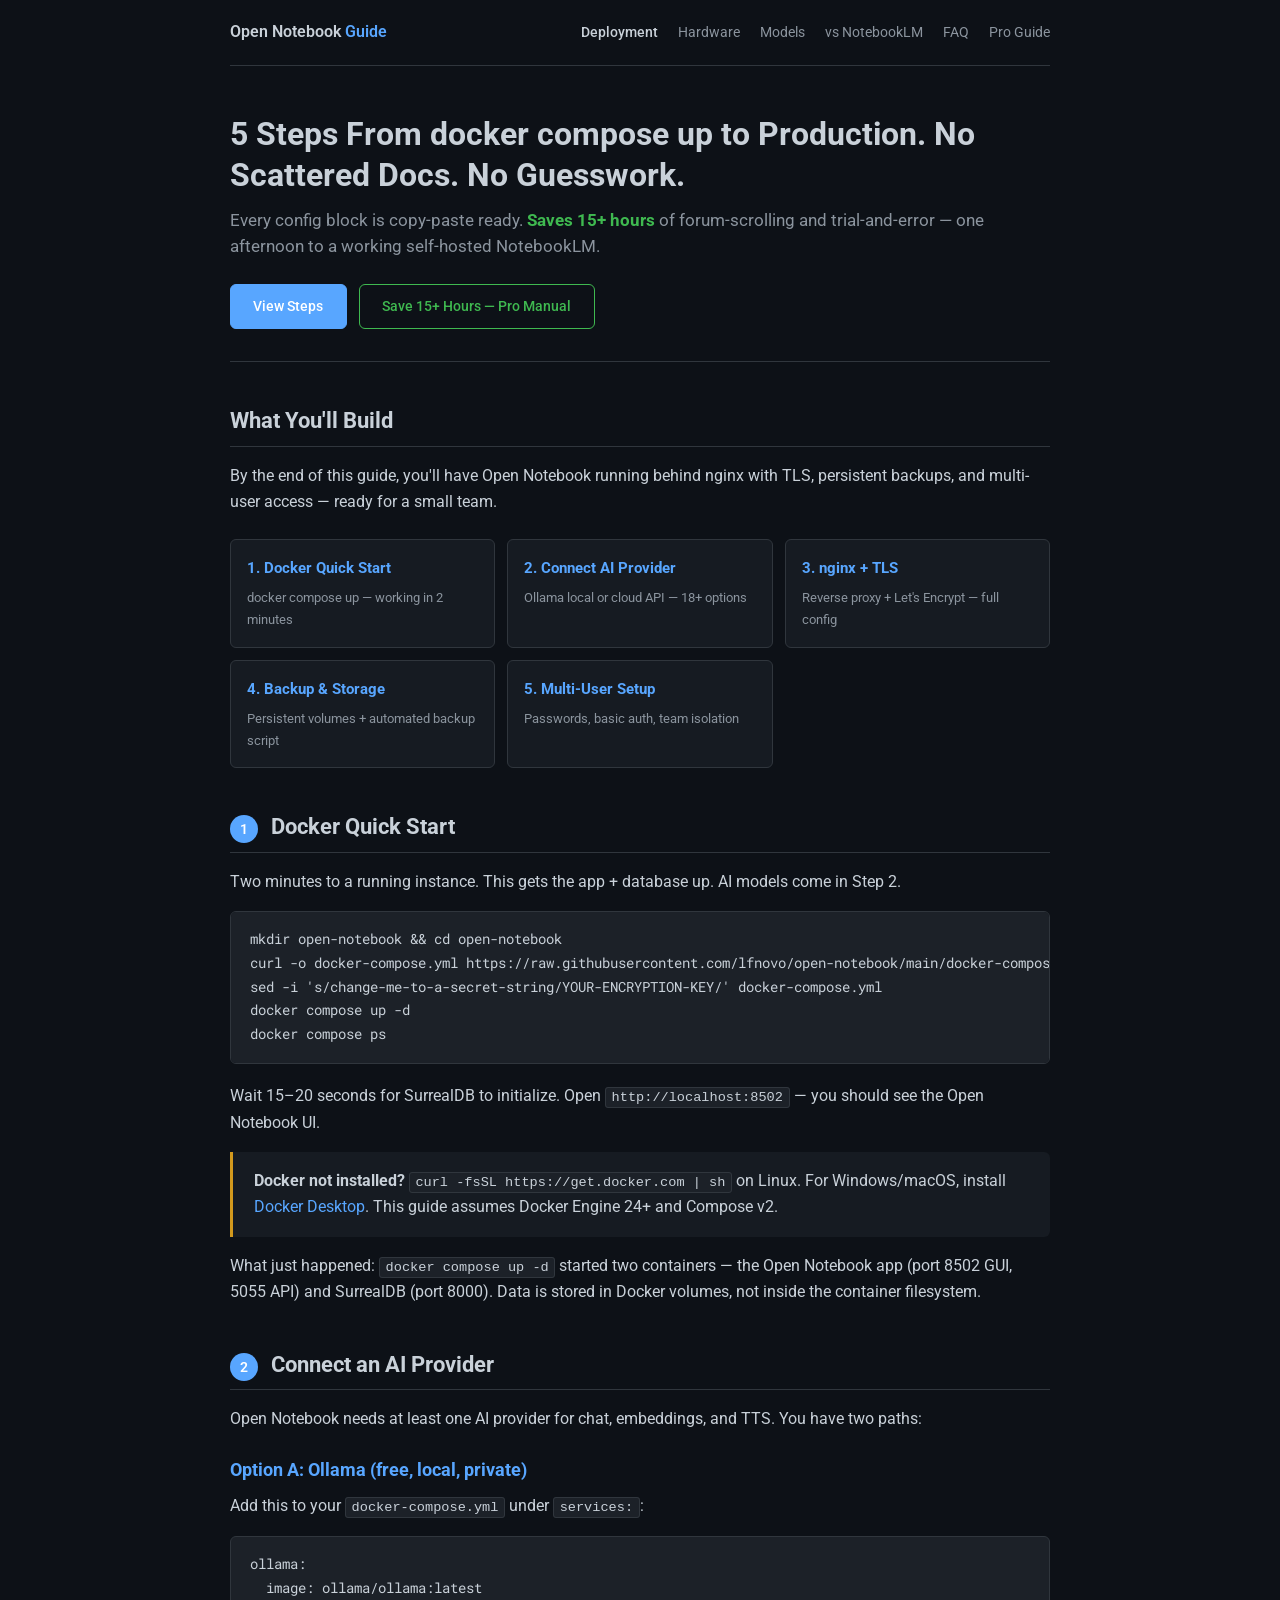
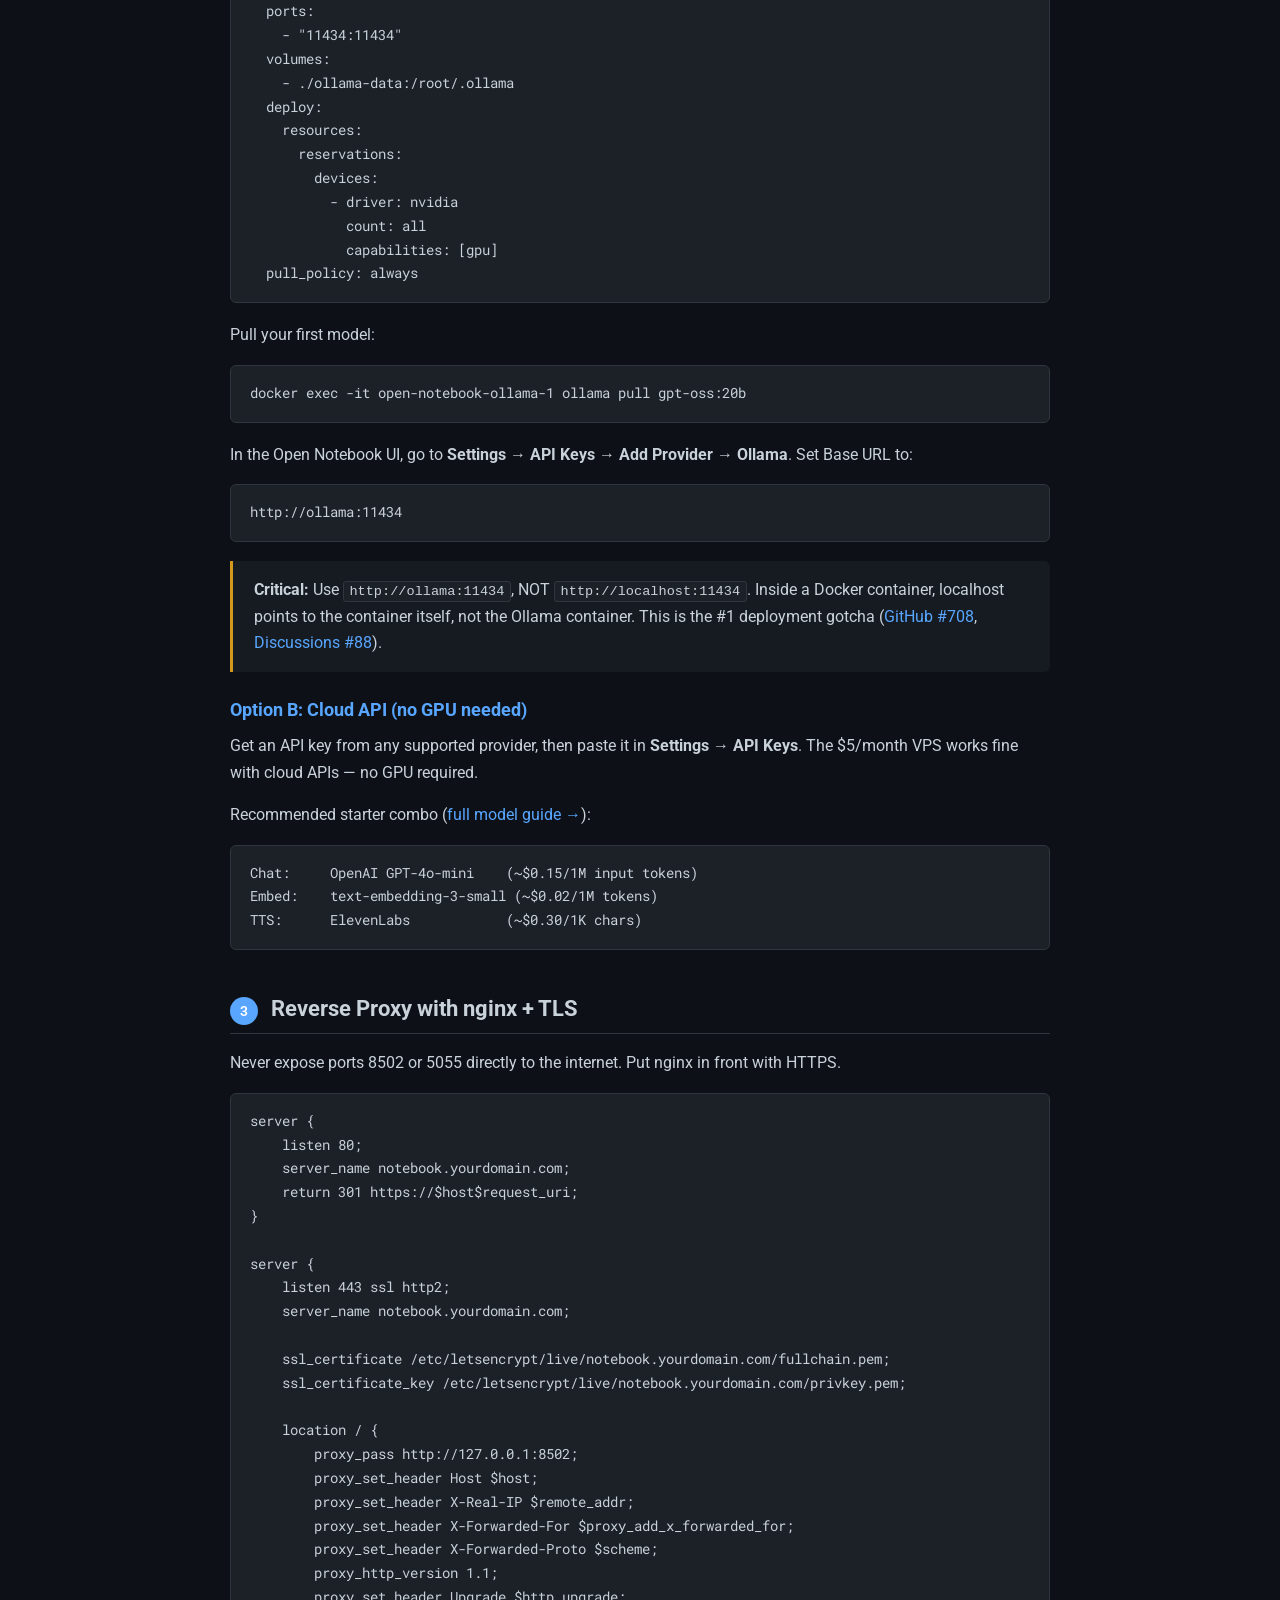
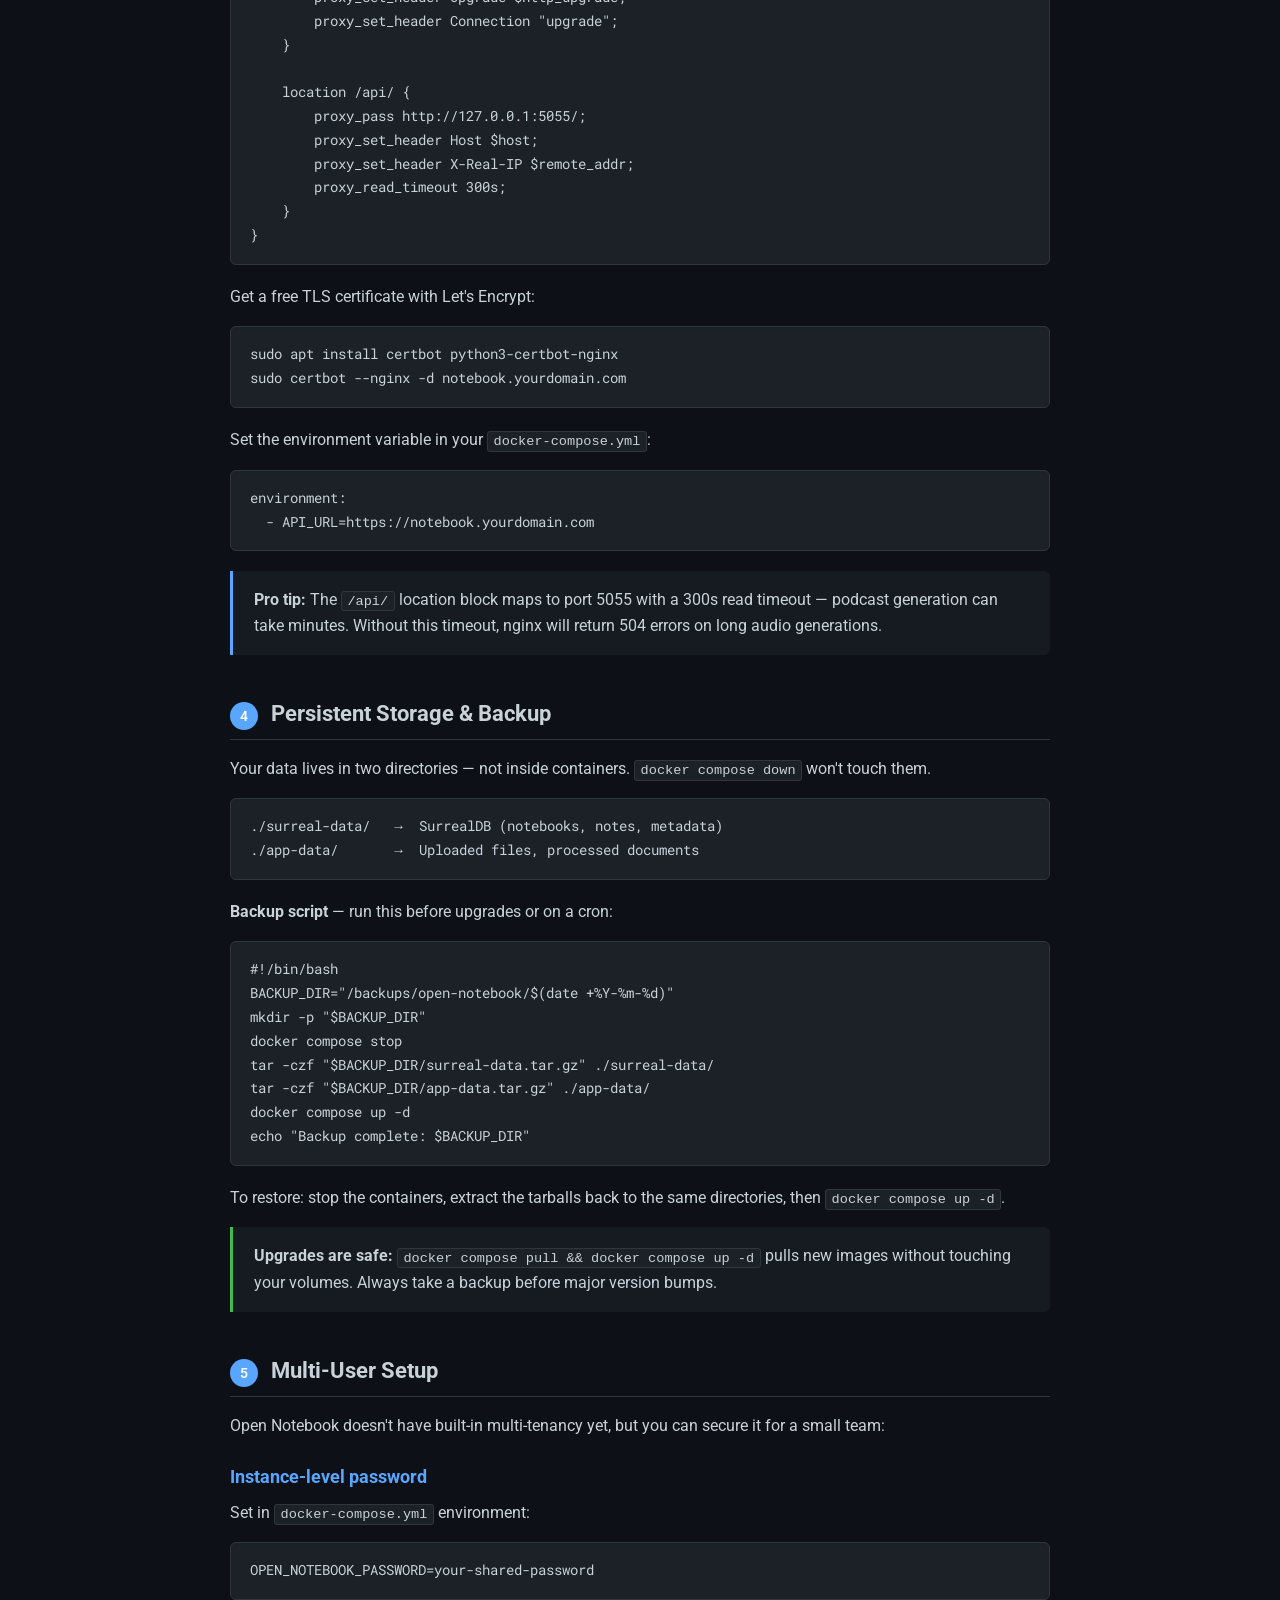
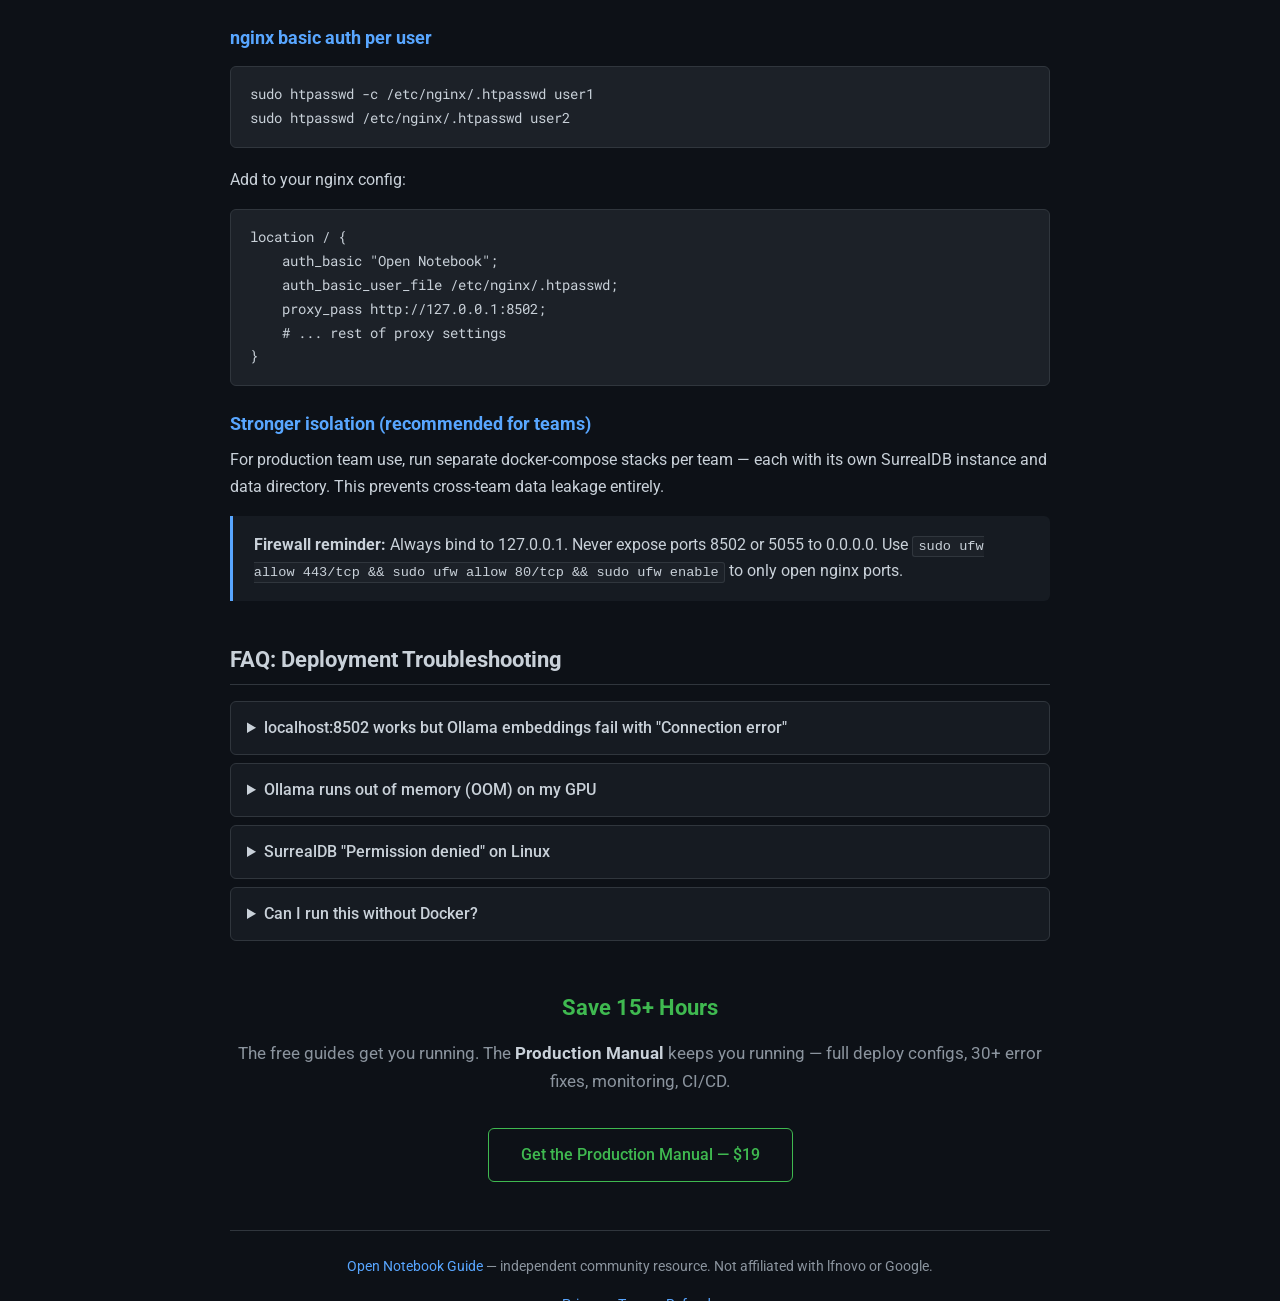
==== deployment/index.html @ c570e598 "feat: Open Notebook Guide — 12-page content site + $19 production manual - 5 free content pages (dep" ====
<!DOCTYPE html>
<html lang="en">
<head>
<meta charset="UTF-8">
<meta name="viewport" content="width=device-width, initial-scale=1.0">
<title>Deploy Open Notebook in 5 Steps — Docker to Production</title>
<meta name="description" content="From docker compose up to TLS + multi-user production. Every config copy-paste ready, one afternoon to a working self-hosted NotebookLM.">
<meta property="og:title" content="Deploy Open Notebook in 5 Steps — Docker to Production">
<meta property="og:description" content="From docker compose up to TLS + multi-user production. Every config copy-paste ready.">
<meta property="og:type" content="article">
<meta property="og:url" content="https://ownnote.dev/deployment/">
<meta property="og:site_name" content="Open Notebook Guide">
<meta name="twitter:card" content="summary_large_image">
<meta name="twitter:title" content="Deploy Open Notebook in 5 Steps — Docker to Production">
<meta name="twitter:description" content="From docker compose up to TLS + multi-user production. Every config copy-paste ready.">
<meta property="og:image" content="https://ownnote.dev/assets/og-image.svg">
<meta name="twitter:image" content="https://ownnote.dev/assets/og-image.svg">
<link rel="canonical" href="https://ownnote.dev/deployment/">
<link rel="icon" type="image/svg+xml" href="/assets/favicon.svg">
<link rel="icon" type="image/png" sizes="48x48" href="/assets/favicon-48.png">
<link rel="icon" type="image/png" sizes="96x96" href="/assets/favicon-96.png">
<link rel="icon" type="image/x-icon" href="/favicon.ico">
<link rel="apple-touch-icon" sizes="180x180" href="/assets/apple-touch-icon.png">
<link rel="preconnect" href="https://fonts.googleapis.com">
<link href="https://fonts.googleapis.com/css2?family=Google+Sans:wght@400;500;700&family=Roboto:wght@300;400;500;700&family=Roboto+Mono:wght@400;500&display=swap" rel="stylesheet" media="print" onload="this.media='all'">
<noscript><link href="https://fonts.googleapis.com/css2?family=Google+Sans:wght@400;500;700&family=Roboto:wght@300;400;500;700&family=Roboto+Mono:wght@400;500&display=swap" rel="stylesheet"></noscript>
<style>
:root {
  --bg: #0d1117; --surface: #161b22; --border: #30363d;
  --text: #c9d1d9; --muted: #8b949e; --accent: #58a6ff;
  --danger: #f85149; --warn: #d2991d; --ok: #3fb950;
  --code-bg: #1c2128; --radius: 6px; --max-w: 820px;
}
*, *::before, *::after { box-sizing: border-box; margin: 0; padding: 0; }
html { scroll-behavior: smooth; scroll-padding-top: 80px; }
body {
  font-family: 'Google Sans', 'Roboto', -apple-system, BlinkMacSystemFont, "Segoe UI", Helvetica, Arial, sans-serif;
  background: var(--bg); color: var(--text); line-height: 1.65;
  padding: 0 1rem 3rem;
}
nav {
  max-width: var(--max-w); margin: 0 auto; padding: 1.2rem 0;
  border-bottom: 1px solid var(--border);
  display: flex; align-items: center; justify-content: space-between;
  flex-wrap: wrap; gap: .5rem;
}
nav a { color: var(--muted); text-decoration: none; font-size: .9rem; }
nav a:hover { color: var(--accent); }
.logo { font-weight: 600; color: var(--text); font-size: 1rem; }
.logo span { color: var(--accent); }
main { max-width: var(--max-w); margin: 0 auto; }
.hero { padding: 3rem 0 2rem; border-bottom: 1px solid var(--border); margin-bottom: 2rem; }
h1 { font-size: 2rem; line-height: 1.3; margin-bottom: .6rem; }
h2 { font-size: 1.4rem; margin: 2.5rem 0 1rem; padding-bottom: .4rem; border-bottom: 1px solid var(--border); }
h3 { font-size: 1.1rem; margin: 1.5rem 0 .5rem; color: var(--accent); }
p { margin-bottom: 1rem; }
a { color: var(--accent); text-decoration: none; }
a:hover { text-decoration: underline; }
pre {
  background: var(--code-bg); border: 1px solid var(--border);
  border-radius: var(--radius); padding: 1rem 1.2rem;
  overflow-x: auto; font-size: .88rem; line-height: 1.55;
  margin: .8rem 0 1.2rem; position: relative;
}
:not(pre) > code {
  background: var(--code-bg); padding: .12rem .35rem;
  border-radius: 3px; font-size: .85rem; border: 1px solid var(--border);
}
.btn {
  display: inline-block; padding: .6rem 1.4rem; border-radius: var(--radius);
  font-size: .9rem; font-weight: 500; text-decoration: none;
  transition: all .15s;
}
.btn-primary { background: var(--accent); color: #fff; border: 1px solid var(--accent); }
.btn-primary:hover { background: #4090e0; text-decoration: none; }
.btn-outline { background: transparent; color: var(--ok); border: 1px solid var(--ok); }
.btn-outline:hover { border-color: #2ea043; color: #2ea043; text-decoration: none; }
.callout {
  background: var(--surface); border-left: 3px solid var(--accent);
  border-radius: 0 var(--radius) var(--radius) 0;
  padding: 1rem 1.3rem; margin: 1rem 0;
}
.callout.warn { border-left-color: var(--warn); }
.callout.ok { border-left-color: var(--ok); }
.overview-grid {
  display: grid; grid-template-columns: repeat(auto-fit, minmax(220px, 1fr));
  gap: 12px; margin: 24px 0;
}
.overview-card {
  background: var(--surface); border: 1px solid var(--border);
  border-radius: var(--radius); padding: 16px;
  text-decoration: none; display: block; transition: border-color .15s;
}
.overview-card:hover { border-color: var(--accent); text-decoration: none; }
.overview-card h3 { color: var(--accent); margin: 0 0 6px; font-size: .95rem; }
.overview-card p { color: var(--muted); font-size: .82rem; margin: 0; }
.step-number {
  display: inline-block; background: var(--accent); color: #fff;
  border-radius: 50%; width: 28px; height: 28px; line-height: 28px;
  text-align: center; font-size: .85rem; font-weight: 600;
  margin-right: .5rem; flex-shrink: 0;
}
pre code { font-family: 'Roboto Mono', 'Fira Code', monospace; }
footer {
  max-width: var(--max-w); margin: 3rem auto 0;
  padding-top: 1.5rem; border-top: 1px solid var(--border);
  color: var(--muted); font-size: .85rem; text-align: center;
}
@media (max-width: 600px) {
  h1 { font-size: 1.5rem; }
  pre { font-size: .8rem; padding: .8rem; }
  .overview-grid { grid-template-columns: 1fr; }
}
</style>
</head>
<body>

<nav>
  <a href="/" class="logo">Open Notebook <span>Guide</span></a>
  <div>
    <a href="/deployment/" style="color:var(--text);font-weight:500;">Deployment</a>
    <a href="/hardware/" style="margin-left:1rem;">Hardware</a>
    <a href="/models/" style="margin-left:1rem;">Models</a>
    <a href="/vs-notebooklm/" style="margin-left:1rem;">vs NotebookLM</a>
    <a href="/faq/" style="margin-left:1rem;">FAQ</a>
    <a href="/production-guide/" style="margin-left:1rem;">Pro Guide</a>
  </div>
</nav>

<main>

<section class="hero">
  <h1>5 Steps From docker compose up to Production. No Scattered Docs. No Guesswork.</h1>
  <p style="color:var(--muted);font-size:1.05rem;line-height:1.6;">Every config block is copy-paste ready. <strong style="color:var(--ok);">Saves 15+ hours</strong> of forum-scrolling and trial-and-error — one afternoon to a working self-hosted NotebookLM.</p>
  <div style="margin-top:1.5rem;">
    <a href="#steps" class="btn btn-primary">View Steps</a>
    <a href="/production-guide/" class="btn btn-outline" style="margin-left:.5rem;">Save 15+ Hours — Pro Manual</a>
  </div>
</section>

<section>
<h2>What You'll Build</h2>
<p>By the end of this guide, you'll have Open Notebook running behind nginx with TLS, persistent backups, and multi-user access — ready for a small team.</p>

<div class="overview-grid">
  <a href="#step-1" class="overview-card">
    <h3>1. Docker Quick Start</h3>
    <p>docker compose up — working in 2 minutes</p>
  </a>
  <a href="#step-2" class="overview-card">
    <h3>2. Connect AI Provider</h3>
    <p>Ollama local or cloud API — 18+ options</p>
  </a>
  <a href="#step-3" class="overview-card">
    <h3>3. nginx + TLS</h3>
    <p>Reverse proxy + Let's Encrypt — full config</p>
  </a>
  <a href="#step-4" class="overview-card">
    <h3>4. Backup & Storage</h3>
    <p>Persistent volumes + automated backup script</p>
  </a>
  <a href="#step-5" class="overview-card">
    <h3>5. Multi-User Setup</h3>
    <p>Passwords, basic auth, team isolation</p>
  </a>
</div>
</section>

<section id="steps">
<h2 id="step-1"><span class="step-number">1</span> Docker Quick Start</h2>
<p>Two minutes to a running instance. This gets the app + database up. AI models come in Step 2.</p>

<pre><code>mkdir open-notebook && cd open-notebook
curl -o docker-compose.yml https://raw.githubusercontent.com/lfnovo/open-notebook/main/docker-compose.yml
sed -i 's/change-me-to-a-secret-string/YOUR-ENCRYPTION-KEY/' docker-compose.yml
docker compose up -d
docker compose ps</code></pre>

<p>Wait 15–20 seconds for SurrealDB to initialize. Open <code>http://localhost:8502</code> — you should see the Open Notebook UI.</p>

<div class="callout warn">
  <strong>Docker not installed?</strong> <code>curl -fsSL https://get.docker.com | sh</code> on Linux. For Windows/macOS, install <a href="https://docs.docker.com/desktop/">Docker Desktop</a>. This guide assumes Docker Engine 24+ and Compose v2.
</div>

<p>What just happened: <code>docker compose up -d</code> started two containers — the Open Notebook app (port 8502 GUI, 5055 API) and SurrealDB (port 8000). Data is stored in Docker volumes, not inside the container filesystem.</p>
</section>

<section>
<h2 id="step-2"><span class="step-number">2</span> Connect an AI Provider</h2>
<p>Open Notebook needs at least one AI provider for chat, embeddings, and TTS. You have two paths:</p>

<h3>Option A: Ollama (free, local, private)</h3>
<p>Add this to your <code>docker-compose.yml</code> under <code>services:</code>:</p>

<pre><code>ollama:
  image: ollama/ollama:latest
  ports:
    - "11434:11434"
  volumes:
    - ./ollama-data:/root/.ollama
  deploy:
    resources:
      reservations:
        devices:
          - driver: nvidia
            count: all
            capabilities: [gpu]
  pull_policy: always</code></pre>

<p>Pull your first model:</p>
<pre><code>docker exec -it open-notebook-ollama-1 ollama pull gpt-oss:20b</code></pre>

<p>In the Open Notebook UI, go to <strong>Settings → API Keys → Add Provider → Ollama</strong>. Set Base URL to:</p>

<pre><code>http://ollama:11434</code></pre>

<div class="callout warn">
  <strong>Critical:</strong> Use <code>http://ollama:11434</code>, NOT <code>http://localhost:11434</code>. Inside a Docker container, localhost points to the container itself, not the Ollama container. This is the #1 deployment gotcha (<a href="https://github.com/lfnovo/open-notebook/issues/708" target="_blank" rel="noopener">GitHub #708</a>, <a href="https://github.com/lfnovo/open-notebook/discussions/88" target="_blank" rel="noopener">Discussions #88</a>).
</div>

<h3>Option B: Cloud API (no GPU needed)</h3>
<p>Get an API key from any supported provider, then paste it in <strong>Settings → API Keys</strong>. The $5/month VPS works fine with cloud APIs — no GPU required.</p>

<p>Recommended starter combo (<a href="/models/">full model guide →</a>):</p>
<pre><code>Chat:     OpenAI GPT-4o-mini    (~$0.15/1M input tokens)
Embed:    text-embedding-3-small (~$0.02/1M tokens)
TTS:      ElevenLabs            (~$0.30/1K chars)</code></pre>
</section>

<section>
<h2 id="step-3"><span class="step-number">3</span> Reverse Proxy with nginx + TLS</h2>
<p>Never expose ports 8502 or 5055 directly to the internet. Put nginx in front with HTTPS.</p>

<pre><code>server {
    listen 80;
    server_name notebook.yourdomain.com;
    return 301 https://$host$request_uri;
}

server {
    listen 443 ssl http2;
    server_name notebook.yourdomain.com;

    ssl_certificate /etc/letsencrypt/live/notebook.yourdomain.com/fullchain.pem;
    ssl_certificate_key /etc/letsencrypt/live/notebook.yourdomain.com/privkey.pem;

    location / {
        proxy_pass http://127.0.0.1:8502;
        proxy_set_header Host $host;
        proxy_set_header X-Real-IP $remote_addr;
        proxy_set_header X-Forwarded-For $proxy_add_x_forwarded_for;
        proxy_set_header X-Forwarded-Proto $scheme;
        proxy_http_version 1.1;
        proxy_set_header Upgrade $http_upgrade;
        proxy_set_header Connection "upgrade";
    }

    location /api/ {
        proxy_pass http://127.0.0.1:5055/;
        proxy_set_header Host $host;
        proxy_set_header X-Real-IP $remote_addr;
        proxy_read_timeout 300s;
    }
}</code></pre>

<p>Get a free TLS certificate with Let's Encrypt:</p>
<pre><code>sudo apt install certbot python3-certbot-nginx
sudo certbot --nginx -d notebook.yourdomain.com</code></pre>

<p>Set the environment variable in your <code>docker-compose.yml</code>:</p>
<pre><code>environment:
  - API_URL=https://notebook.yourdomain.com</code></pre>

<div class="callout">
  <strong>Pro tip:</strong> The <code>/api/</code> location block maps to port 5055 with a 300s read timeout — podcast generation can take minutes. Without this timeout, nginx will return 504 errors on long audio generations.
</div>
</section>

<section>
<h2 id="step-4"><span class="step-number">4</span> Persistent Storage & Backup</h2>
<p>Your data lives in two directories — not inside containers. <code>docker compose down</code> won't touch them.</p>

<pre><code>./surreal-data/   →  SurrealDB (notebooks, notes, metadata)
./app-data/       →  Uploaded files, processed documents</code></pre>

<p><strong>Backup script</strong> — run this before upgrades or on a cron:</p>
<pre><code>#!/bin/bash
BACKUP_DIR="/backups/open-notebook/$(date +%Y-%m-%d)"
mkdir -p "$BACKUP_DIR"
docker compose stop
tar -czf "$BACKUP_DIR/surreal-data.tar.gz" ./surreal-data/
tar -czf "$BACKUP_DIR/app-data.tar.gz" ./app-data/
docker compose up -d
echo "Backup complete: $BACKUP_DIR"</code></pre>

<p>To restore: stop the containers, extract the tarballs back to the same directories, then <code>docker compose up -d</code>.</p>

<div class="callout ok">
  <strong>Upgrades are safe:</strong> <code>docker compose pull && docker compose up -d</code> pulls new images without touching your volumes. Always take a backup before major version bumps.
</div>
</section>

<section>
<h2 id="step-5"><span class="step-number">5</span> Multi-User Setup</h2>
<p>Open Notebook doesn't have built-in multi-tenancy yet, but you can secure it for a small team:</p>

<h3>Instance-level password</h3>
<p>Set in <code>docker-compose.yml</code> environment:</p>
<pre><code>OPEN_NOTEBOOK_PASSWORD=your-shared-password</code></pre>

<h3>nginx basic auth per user</h3>
<pre><code>sudo htpasswd -c /etc/nginx/.htpasswd user1
sudo htpasswd /etc/nginx/.htpasswd user2</code></pre>

<p>Add to your nginx config:</p>
<pre><code>location / {
    auth_basic "Open Notebook";
    auth_basic_user_file /etc/nginx/.htpasswd;
    proxy_pass http://127.0.0.1:8502;
    # ... rest of proxy settings
}</code></pre>

<h3>Stronger isolation (recommended for teams)</h3>
<p>For production team use, run separate docker-compose stacks per team — each with its own SurrealDB instance and data directory. This prevents cross-team data leakage entirely.</p>

<div class="callout">
  <strong>Firewall reminder:</strong> Always bind to 127.0.0.1. Never expose ports 8502 or 5055 to 0.0.0.0. Use <code>sudo ufw allow 443/tcp && sudo ufw allow 80/tcp && sudo ufw enable</code> to only open nginx ports.
</div>
</section>

<section>
<h2>FAQ: Deployment Troubleshooting</h2>

<details style="background:var(--surface);border:1px solid var(--border);border-radius:var(--radius);padding:.8rem 1rem;margin:.5rem 0;">
<summary style="cursor:pointer;font-weight:500;">localhost:8502 works but Ollama embeddings fail with "Connection error"</summary>
<div style="padding-top:.6rem;color:var(--muted);font-size:.93rem;">
  <p>This is a known bug (<a href="https://github.com/lfnovo/open-notebook/issues/655" target="_blank" rel="noopener">GitHub #655</a>): the Esperanto embedding library ignores the <code>base_url</code> setting for Ollama. The connection test passes but actual embeddings fail. Fix: ensure your Ollama URL in Settings is exactly <code>http://ollama:11434</code> (Docker service name, not localhost), and the embedding model is pulled in Ollama with <code>ollama pull nomic-embed-text</code>.</p>
</div>
</details>

<details style="background:var(--surface);border:1px solid var(--border);border-radius:var(--radius);padding:.8rem 1rem;margin:.5rem 0;">
<summary style="cursor:pointer;font-weight:500;">Ollama runs out of memory (OOM) on my GPU</summary>
<div style="padding-top:.6rem;color:var(--muted);font-size:.93rem;">
  <p>Open Notebook v1.8+ defaults <code>num_ctx</code> to 8192 (down from 128000) specifically to prevent this. If you manually raised it, lower it back. Rule of thumb: 1 GB VRAM per ~2048 context tokens at 7B parameters. A 20B model with 8192 ctx needs ~12 GB VRAM. If you have 8 GB, stick to 7B models or reduce context to 4096.</p>
</div>
</details>

<details style="background:var(--surface);border:1px solid var(--border);border-radius:var(--radius);padding:.8rem 1rem;margin:.5rem 0;">
<summary style="cursor:pointer;font-weight:500;">SurrealDB "Permission denied" on Linux</summary>
<div style="padding-top:.6rem;color:var(--muted);font-size:.93rem;">
  <p>The SurrealDB container runs as root by default. If you're mounting a local directory for <code>./surreal-data/</code>, ensure it's writable: <code>sudo chown -R 1000:1000 ./surreal-data/</code>. Or add <code>user: root</code> to the SurrealDB service in docker-compose.yml.</p>
</div>
</details>

<details style="background:var(--surface);border:1px solid var(--border);border-radius:var(--radius);padding:.8rem 1rem;margin:.5rem 0;">
<summary style="cursor:pointer;font-weight:500;">Can I run this without Docker?</summary>
<div style="padding-top:.6rem;color:var(--muted);font-size:.93rem;">
  <p>Not recommended. Open Notebook depends on SurrealDB, which is tightly coupled in the docker-compose setup. Manual install requires: Python 3.11+, SurrealDB binary, pdm for dependency management, and manual config of all environment variables. The Docker path is the supported path — the repo's README and all community guides assume Docker.</p>
</div>
</details>
</section>

<section style="margin-top:3rem;text-align:center;">
  <h2 style="color:var(--ok); border:none; margin-bottom:.5rem;">Save 15+ Hours</h2>
  <p style="color:var(--muted);font-size:1.05rem;">The free guides get you running. The <strong style="color:var(--text);">Production Manual</strong> keeps you running — full deploy configs, 30+ error fixes, monitoring, CI/CD.</p>
  <a href="/production-guide/" class="btn btn-outline" style="margin-top:1rem;font-size:1rem;padding:.8rem 2rem;">Get the Production Manual — $19</a>
</section>

</main>

<footer>
  <p><a href="/">Open Notebook Guide</a> — independent community resource. Not affiliated with lfnovo or Google.</p>
  <p style="margin-top:.5rem;">
    <a href="/privacy/">Privacy</a> &middot;
    <a href="/terms/">Terms</a> &middot;
    <a href="/refunds/">Refunds</a>
  </p>
</footer>
</body>
</html>
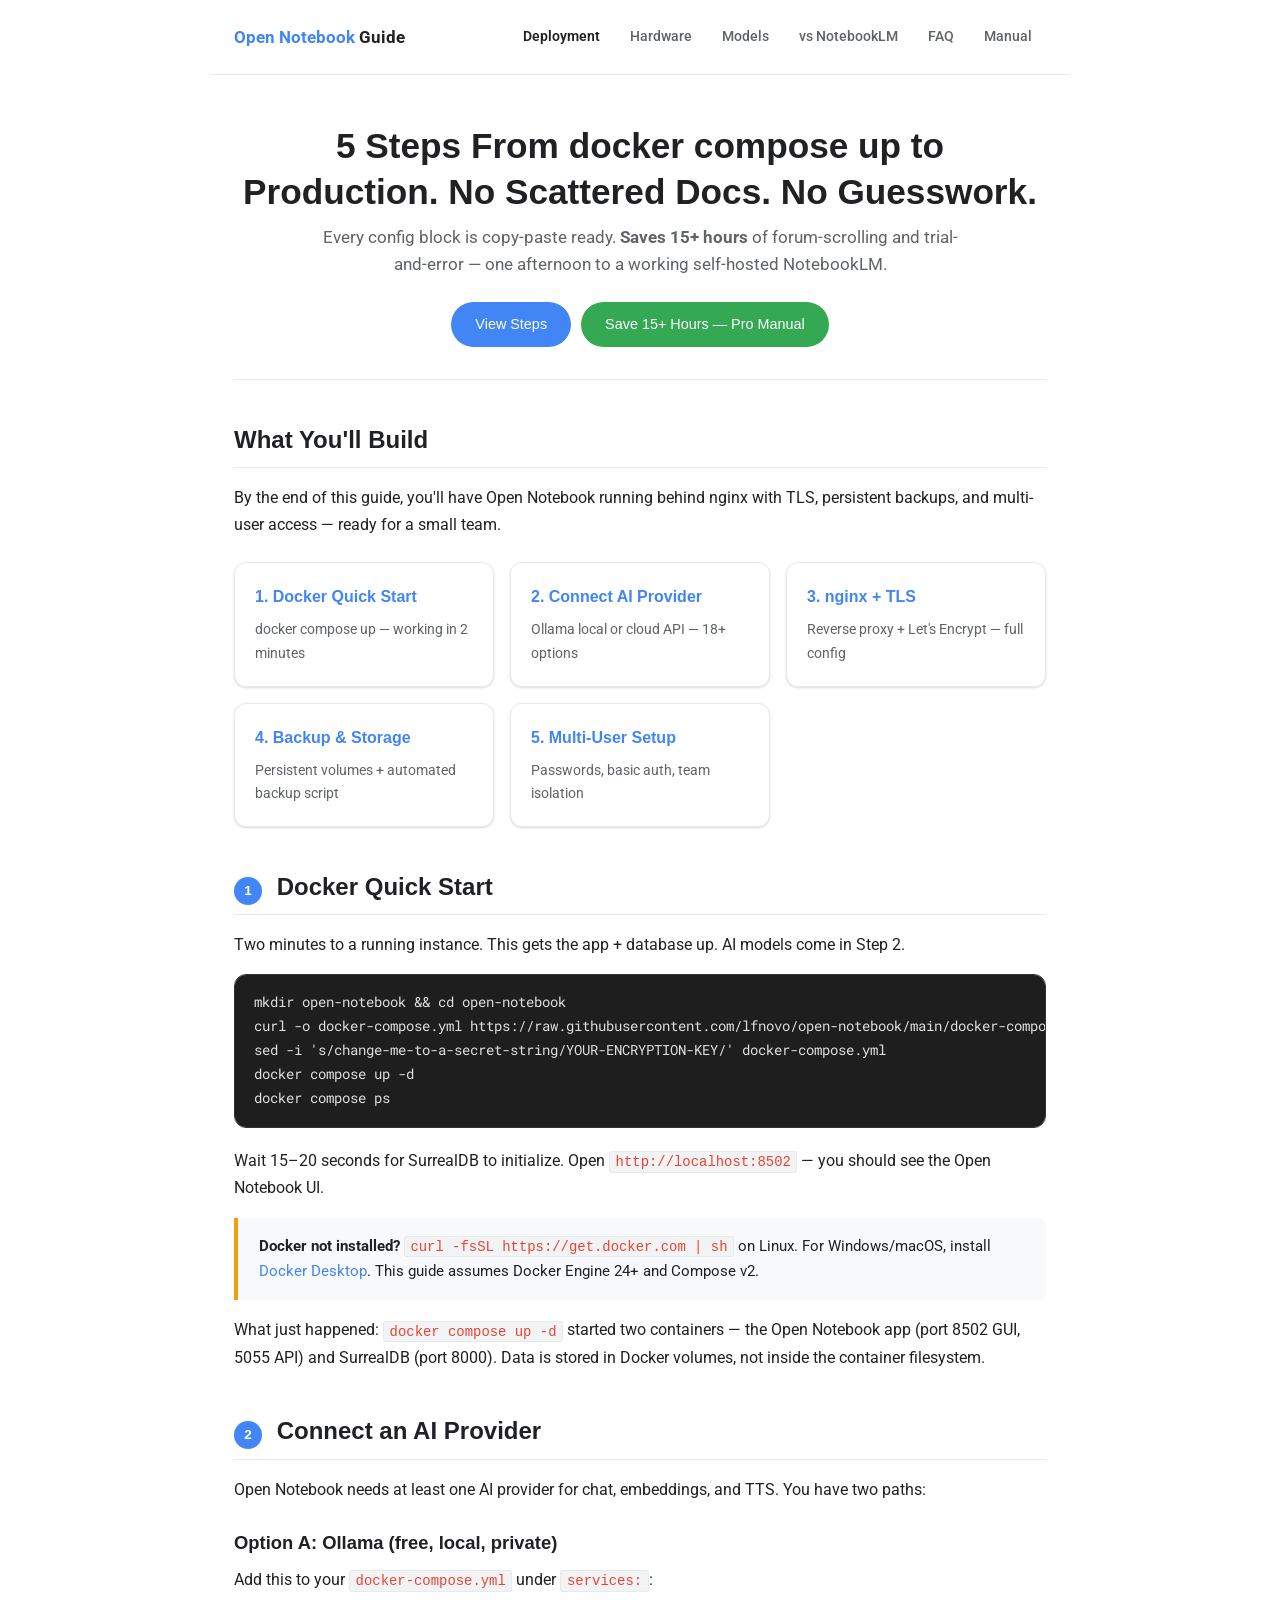
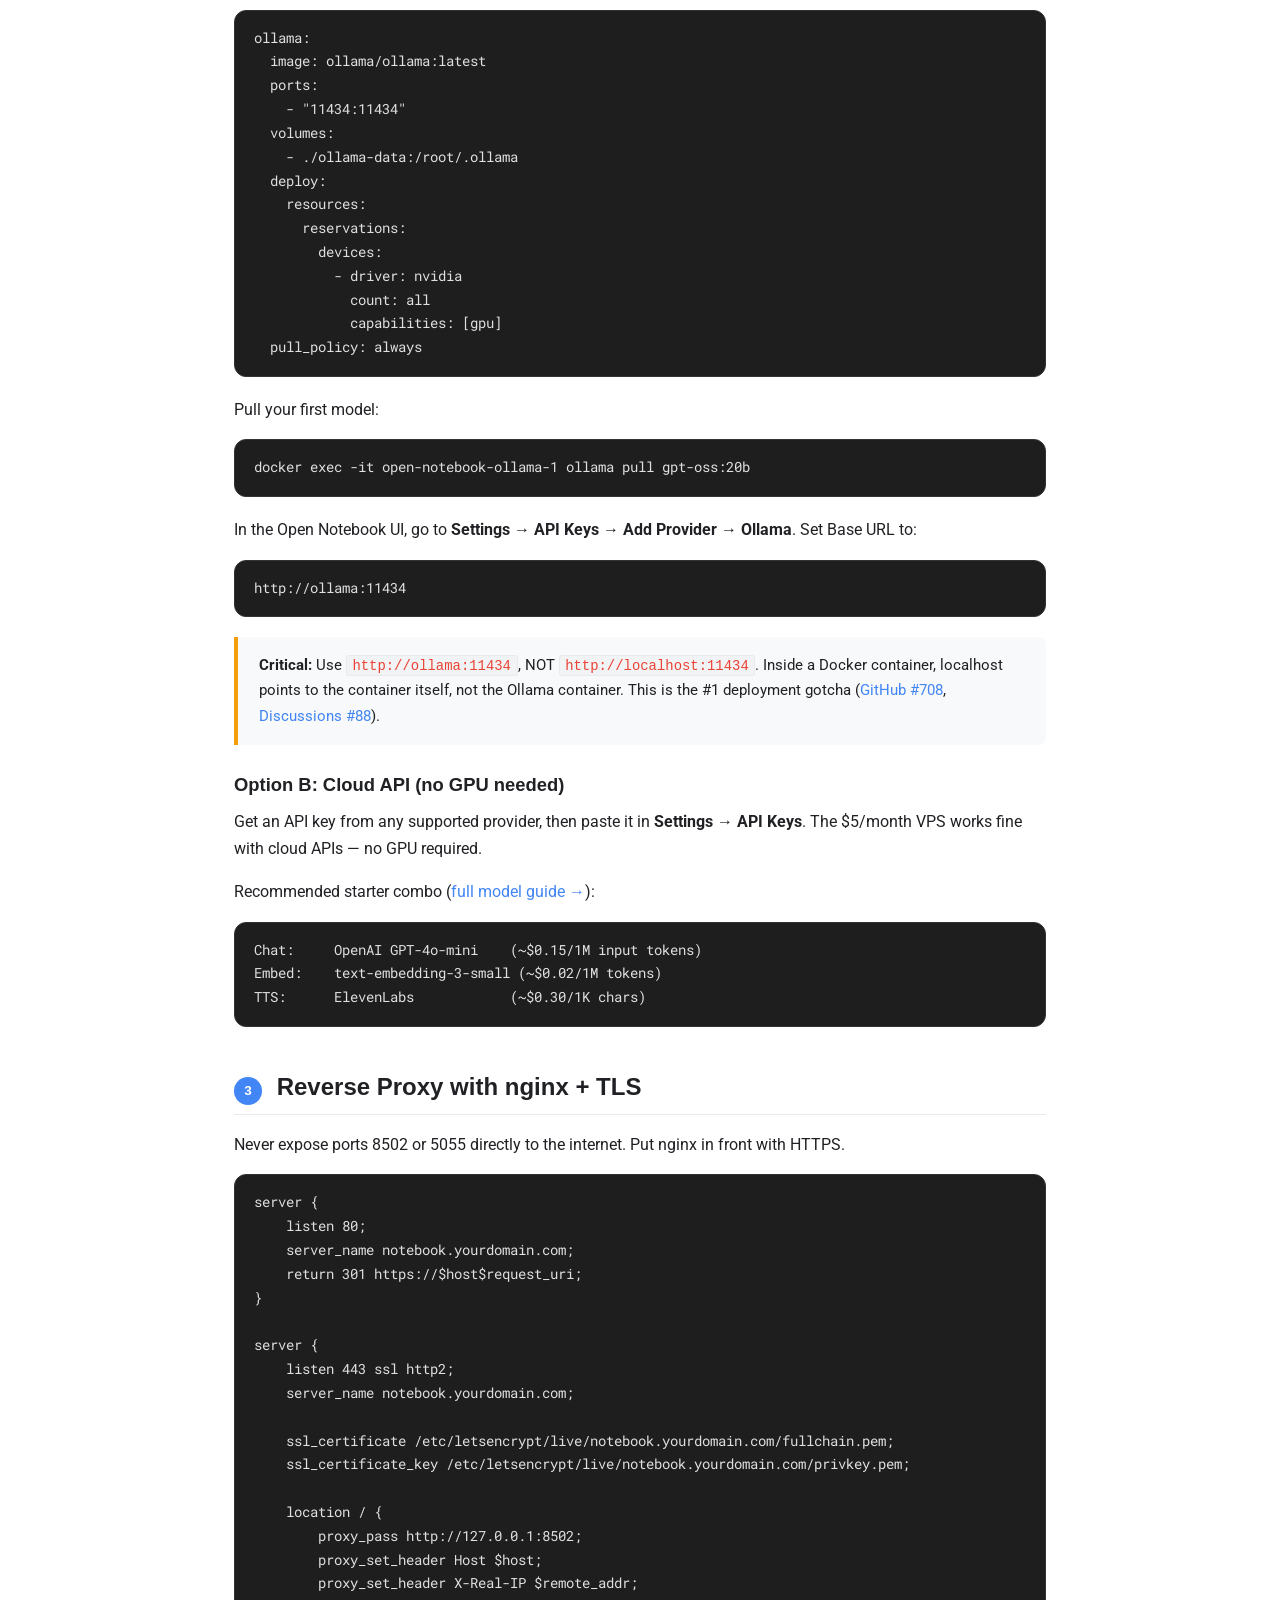
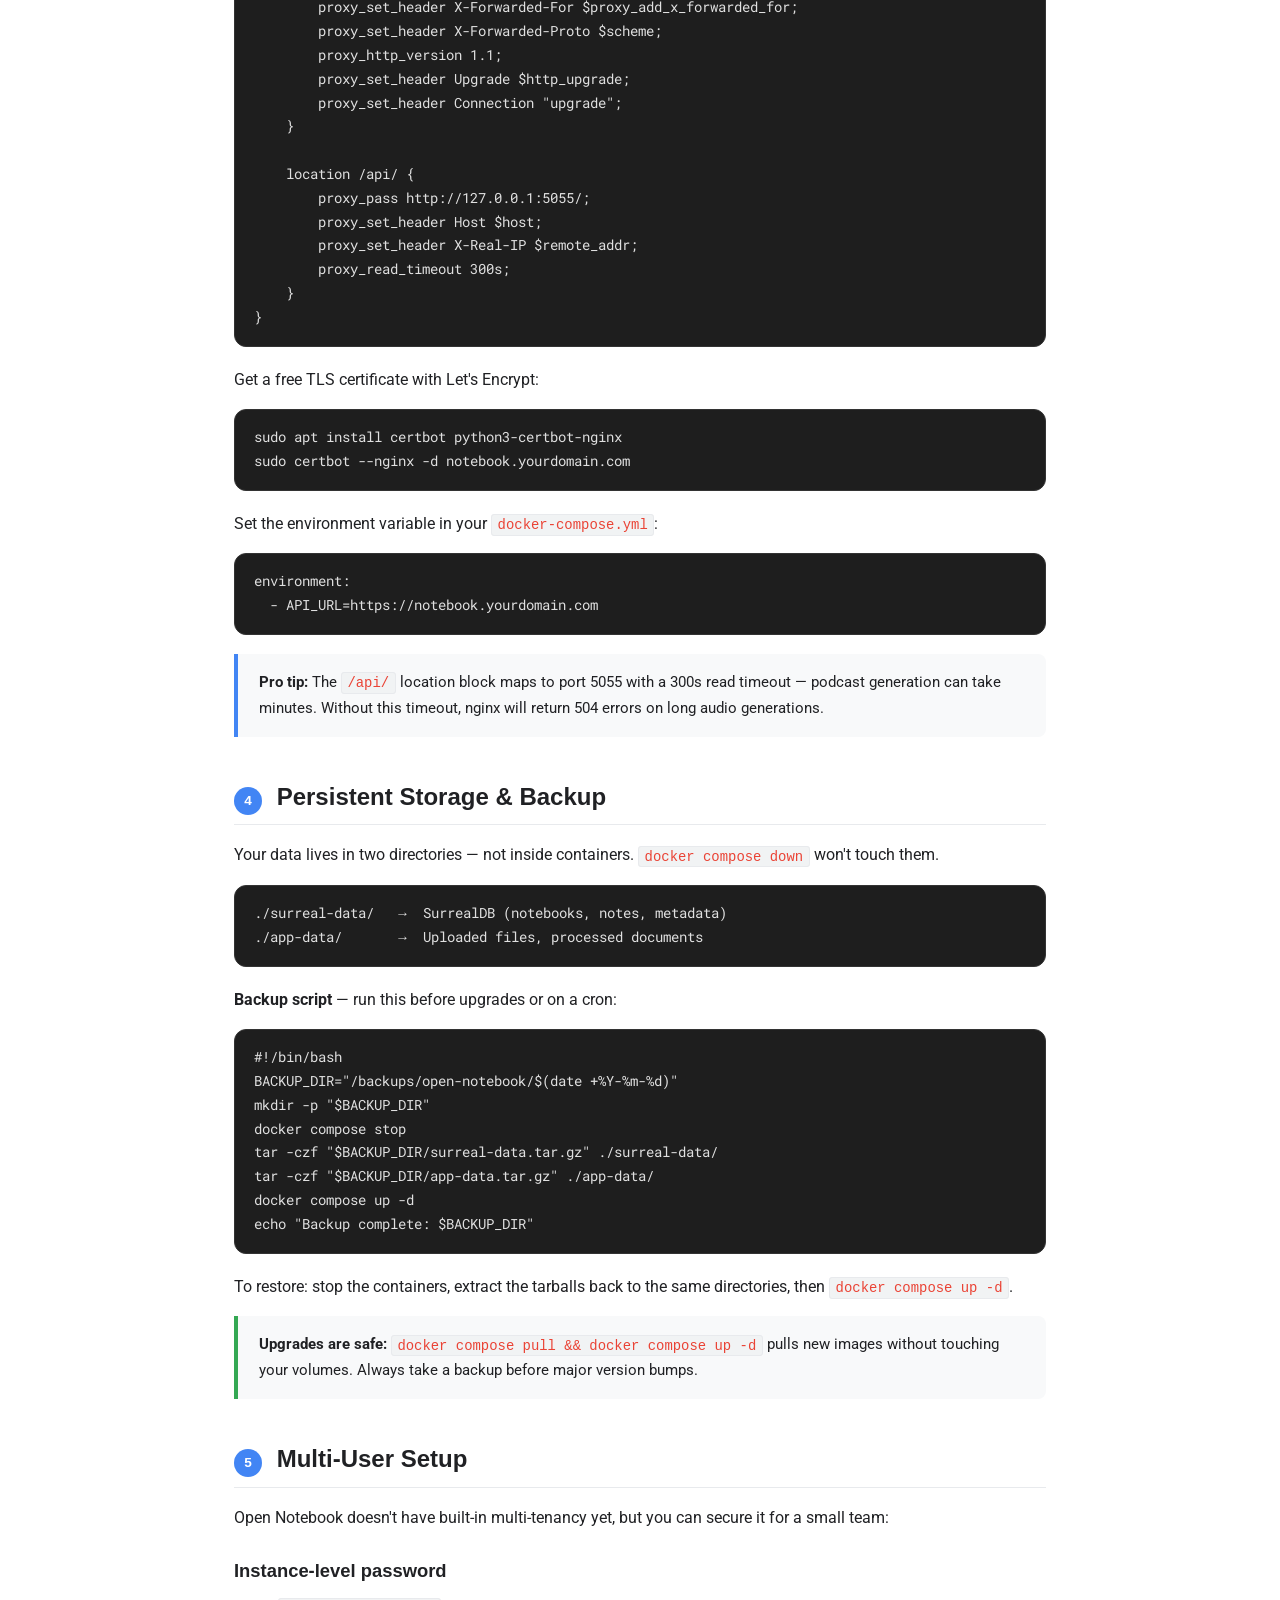
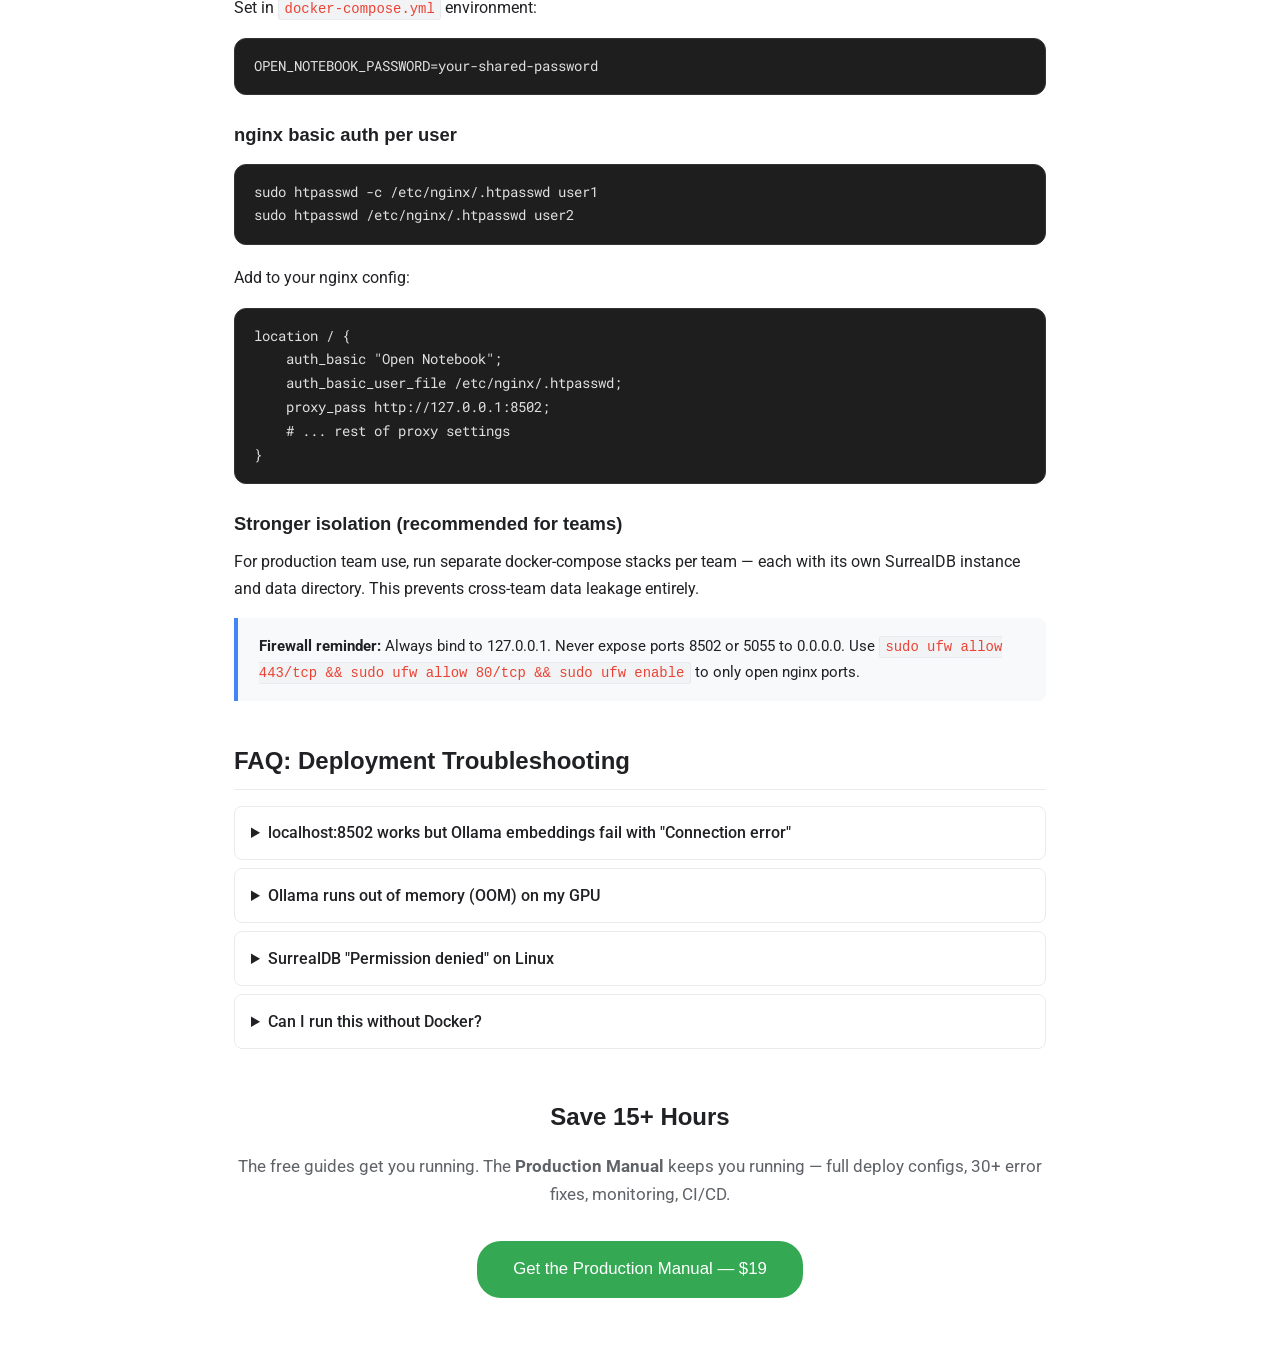
==== commit 5df5e148: "fix: rename nav "Pro Guide" → "Manual", 301 /pricing/ → /production-guide/ - Nav label change across" ====
--- a/deployment/index.html
+++ b/deployment/index.html
@@ -8,14 +8,14 @@
 <meta property="og:title" content="Deploy Open Notebook in 5 Steps — Docker to Production">
 <meta property="og:description" content="From docker compose up to TLS + multi-user production. Every config copy-paste ready.">
 <meta property="og:type" content="article">
-<meta property="og:url" content="https://ownnote.dev/deployment/">
+<meta property="og:url" content="https://localnotebook.dev/deployment/">
 <meta property="og:site_name" content="Open Notebook Guide">
 <meta name="twitter:card" content="summary_large_image">
 <meta name="twitter:title" content="Deploy Open Notebook in 5 Steps — Docker to Production">
 <meta name="twitter:description" content="From docker compose up to TLS + multi-user production. Every config copy-paste ready.">
-<meta property="og:image" content="https://ownnote.dev/assets/og-image.svg">
-<meta name="twitter:image" content="https://ownnote.dev/assets/og-image.svg">
-<link rel="canonical" href="https://ownnote.dev/deployment/">
+<meta property="og:image" content="https://localnotebook.dev/assets/og-image.svg">
+<meta name="twitter:image" content="https://localnotebook.dev/assets/og-image.svg">
+<link rel="canonical" href="https://localnotebook.dev/deployment/">
 <link rel="icon" type="image/svg+xml" href="/assets/favicon.svg">
 <link rel="icon" type="image/png" sizes="48x48" href="/assets/favicon-48.png">
 <link rel="icon" type="image/png" sizes="96x96" href="/assets/favicon-96.png">
@@ -24,106 +24,19 @@
 <link rel="preconnect" href="https://fonts.googleapis.com">
 <link href="https://fonts.googleapis.com/css2?family=Google+Sans:wght@400;500;700&family=Roboto:wght@300;400;500;700&family=Roboto+Mono:wght@400;500&display=swap" rel="stylesheet" media="print" onload="this.media='all'">
 <noscript><link href="https://fonts.googleapis.com/css2?family=Google+Sans:wght@400;500;700&family=Roboto:wght@300;400;500;700&family=Roboto+Mono:wght@400;500&display=swap" rel="stylesheet"></noscript>
-<style>
-:root {
-  --bg: #0d1117; --surface: #161b22; --border: #30363d;
-  --text: #c9d1d9; --muted: #8b949e; --accent: #58a6ff;
-  --danger: #f85149; --warn: #d2991d; --ok: #3fb950;
-  --code-bg: #1c2128; --radius: 6px; --max-w: 820px;
-}
-*, *::before, *::after { box-sizing: border-box; margin: 0; padding: 0; }
-html { scroll-behavior: smooth; scroll-padding-top: 80px; }
-body {
-  font-family: 'Google Sans', 'Roboto', -apple-system, BlinkMacSystemFont, "Segoe UI", Helvetica, Arial, sans-serif;
-  background: var(--bg); color: var(--text); line-height: 1.65;
-  padding: 0 1rem 3rem;
-}
-nav {
-  max-width: var(--max-w); margin: 0 auto; padding: 1.2rem 0;
-  border-bottom: 1px solid var(--border);
-  display: flex; align-items: center; justify-content: space-between;
-  flex-wrap: wrap; gap: .5rem;
-}
-nav a { color: var(--muted); text-decoration: none; font-size: .9rem; }
-nav a:hover { color: var(--accent); }
-.logo { font-weight: 600; color: var(--text); font-size: 1rem; }
-.logo span { color: var(--accent); }
-main { max-width: var(--max-w); margin: 0 auto; }
-.hero { padding: 3rem 0 2rem; border-bottom: 1px solid var(--border); margin-bottom: 2rem; }
-h1 { font-size: 2rem; line-height: 1.3; margin-bottom: .6rem; }
-h2 { font-size: 1.4rem; margin: 2.5rem 0 1rem; padding-bottom: .4rem; border-bottom: 1px solid var(--border); }
-h3 { font-size: 1.1rem; margin: 1.5rem 0 .5rem; color: var(--accent); }
-p { margin-bottom: 1rem; }
-a { color: var(--accent); text-decoration: none; }
-a:hover { text-decoration: underline; }
-pre {
-  background: var(--code-bg); border: 1px solid var(--border);
-  border-radius: var(--radius); padding: 1rem 1.2rem;
-  overflow-x: auto; font-size: .88rem; line-height: 1.55;
-  margin: .8rem 0 1.2rem; position: relative;
-}
-:not(pre) > code {
-  background: var(--code-bg); padding: .12rem .35rem;
-  border-radius: 3px; font-size: .85rem; border: 1px solid var(--border);
-}
-.btn {
-  display: inline-block; padding: .6rem 1.4rem; border-radius: var(--radius);
-  font-size: .9rem; font-weight: 500; text-decoration: none;
-  transition: all .15s;
-}
-.btn-primary { background: var(--accent); color: #fff; border: 1px solid var(--accent); }
-.btn-primary:hover { background: #4090e0; text-decoration: none; }
-.btn-outline { background: transparent; color: var(--ok); border: 1px solid var(--ok); }
-.btn-outline:hover { border-color: #2ea043; color: #2ea043; text-decoration: none; }
-.callout {
-  background: var(--surface); border-left: 3px solid var(--accent);
-  border-radius: 0 var(--radius) var(--radius) 0;
-  padding: 1rem 1.3rem; margin: 1rem 0;
-}
-.callout.warn { border-left-color: var(--warn); }
-.callout.ok { border-left-color: var(--ok); }
-.overview-grid {
-  display: grid; grid-template-columns: repeat(auto-fit, minmax(220px, 1fr));
-  gap: 12px; margin: 24px 0;
-}
-.overview-card {
-  background: var(--surface); border: 1px solid var(--border);
-  border-radius: var(--radius); padding: 16px;
-  text-decoration: none; display: block; transition: border-color .15s;
-}
-.overview-card:hover { border-color: var(--accent); text-decoration: none; }
-.overview-card h3 { color: var(--accent); margin: 0 0 6px; font-size: .95rem; }
-.overview-card p { color: var(--muted); font-size: .82rem; margin: 0; }
-.step-number {
-  display: inline-block; background: var(--accent); color: #fff;
-  border-radius: 50%; width: 28px; height: 28px; line-height: 28px;
-  text-align: center; font-size: .85rem; font-weight: 600;
-  margin-right: .5rem; flex-shrink: 0;
-}
-pre code { font-family: 'Roboto Mono', 'Fira Code', monospace; }
-footer {
-  max-width: var(--max-w); margin: 3rem auto 0;
-  padding-top: 1.5rem; border-top: 1px solid var(--border);
-  color: var(--muted); font-size: .85rem; text-align: center;
-}
-@media (max-width: 600px) {
-  h1 { font-size: 1.5rem; }
-  pre { font-size: .8rem; padding: .8rem; }
-  .overview-grid { grid-template-columns: 1fr; }
-}
-</style>
+<link rel="stylesheet" href="/css/style.css">
 </head>
 <body>
 
-<nav>
-  <a href="/" class="logo">Open Notebook <span>Guide</span></a>
-  <div>
-    <a href="/deployment/" style="color:var(--text);font-weight:500;">Deployment</a>
-    <a href="/hardware/" style="margin-left:1rem;">Hardware</a>
-    <a href="/models/" style="margin-left:1rem;">Models</a>
-    <a href="/vs-notebooklm/" style="margin-left:1rem;">vs NotebookLM</a>
-    <a href="/faq/" style="margin-left:1rem;">FAQ</a>
-    <a href="/production-guide/" style="margin-left:1rem;">Pro Guide</a>
+<nav class="nav">
+  <a href="/" class="nav-logo">Open Notebook <span style="color:var(--text);">Guide</span></a>
+  <div class="nav-links">
+    <a href="/deployment/" class="current">Deployment</a>
+    <a href="/hardware/">Hardware</a>
+    <a href="/models/">Models</a>
+    <a href="/vs-notebooklm/">vs NotebookLM</a>
+    <a href="/faq/">FAQ</a>
+    <a href="/production-guide/">Manual</a>
   </div>
 </nav>
 
@@ -131,10 +44,10 @@
 
 <section class="hero">
   <h1>5 Steps From docker compose up to Production. No Scattered Docs. No Guesswork.</h1>
-  <p style="color:var(--muted);font-size:1.05rem;line-height:1.6;">Every config block is copy-paste ready. <strong style="color:var(--ok);">Saves 15+ hours</strong> of forum-scrolling and trial-and-error — one afternoon to a working self-hosted NotebookLM.</p>
-  <div style="margin-top:1.5rem;">
+  <p class="hero-sub">Every config block is copy-paste ready. <strong>Saves 15+ hours</strong> of forum-scrolling and trial-and-error — one afternoon to a working self-hosted NotebookLM.</p>
+  <div class="hero-actions">
     <a href="#steps" class="btn btn-primary">View Steps</a>
-    <a href="/production-guide/" class="btn btn-outline" style="margin-left:.5rem;">Save 15+ Hours — Pro Manual</a>
+    <a href="/production-guide/" class="btn btn-accent">Save 15+ Hours — Pro Manual</a>
   </div>
 </section>
 
@@ -331,44 +244,44 @@
 <section>
 <h2>FAQ: Deployment Troubleshooting</h2>
 
-<details style="background:var(--surface);border:1px solid var(--border);border-radius:var(--radius);padding:.8rem 1rem;margin:.5rem 0;">
-<summary style="cursor:pointer;font-weight:500;">localhost:8502 works but Ollama embeddings fail with "Connection error"</summary>
-<div style="padding-top:.6rem;color:var(--muted);font-size:.93rem;">
+<details>
+<summary>localhost:8502 works but Ollama embeddings fail with "Connection error"</summary>
+<div class="faq-answer">
   <p>This is a known bug (<a href="https://github.com/lfnovo/open-notebook/issues/655" target="_blank" rel="noopener">GitHub #655</a>): the Esperanto embedding library ignores the <code>base_url</code> setting for Ollama. The connection test passes but actual embeddings fail. Fix: ensure your Ollama URL in Settings is exactly <code>http://ollama:11434</code> (Docker service name, not localhost), and the embedding model is pulled in Ollama with <code>ollama pull nomic-embed-text</code>.</p>
 </div>
 </details>
 
-<details style="background:var(--surface);border:1px solid var(--border);border-radius:var(--radius);padding:.8rem 1rem;margin:.5rem 0;">
-<summary style="cursor:pointer;font-weight:500;">Ollama runs out of memory (OOM) on my GPU</summary>
-<div style="padding-top:.6rem;color:var(--muted);font-size:.93rem;">
+<details>
+<summary>Ollama runs out of memory (OOM) on my GPU</summary>
+<div class="faq-answer">
   <p>Open Notebook v1.8+ defaults <code>num_ctx</code> to 8192 (down from 128000) specifically to prevent this. If you manually raised it, lower it back. Rule of thumb: 1 GB VRAM per ~2048 context tokens at 7B parameters. A 20B model with 8192 ctx needs ~12 GB VRAM. If you have 8 GB, stick to 7B models or reduce context to 4096.</p>
 </div>
 </details>
 
-<details style="background:var(--surface);border:1px solid var(--border);border-radius:var(--radius);padding:.8rem 1rem;margin:.5rem 0;">
-<summary style="cursor:pointer;font-weight:500;">SurrealDB "Permission denied" on Linux</summary>
-<div style="padding-top:.6rem;color:var(--muted);font-size:.93rem;">
+<details>
+<summary>SurrealDB "Permission denied" on Linux</summary>
+<div class="faq-answer">
   <p>The SurrealDB container runs as root by default. If you're mounting a local directory for <code>./surreal-data/</code>, ensure it's writable: <code>sudo chown -R 1000:1000 ./surreal-data/</code>. Or add <code>user: root</code> to the SurrealDB service in docker-compose.yml.</p>
 </div>
 </details>
 
-<details style="background:var(--surface);border:1px solid var(--border);border-radius:var(--radius);padding:.8rem 1rem;margin:.5rem 0;">
-<summary style="cursor:pointer;font-weight:500;">Can I run this without Docker?</summary>
-<div style="padding-top:.6rem;color:var(--muted);font-size:.93rem;">
+<details>
+<summary>Can I run this without Docker?</summary>
+<div class="faq-answer">
   <p>Not recommended. Open Notebook depends on SurrealDB, which is tightly coupled in the docker-compose setup. Manual install requires: Python 3.11+, SurrealDB binary, pdm for dependency management, and manual config of all environment variables. The Docker path is the supported path — the repo's README and all community guides assume Docker.</p>
 </div>
 </details>
 </section>
 
-<section style="margin-top:3rem;text-align:center;">
-  <h2 style="color:var(--ok); border:none; margin-bottom:.5rem;">Save 15+ Hours</h2>
-  <p style="color:var(--muted);font-size:1.05rem;">The free guides get you running. The <strong style="color:var(--text);">Production Manual</strong> keeps you running — full deploy configs, 30+ error fixes, monitoring, CI/CD.</p>
-  <a href="/production-guide/" class="btn btn-outline" style="margin-top:1rem;font-size:1rem;padding:.8rem 2rem;">Get the Production Manual — $19</a>
+<section class="cta-section">
+  <h2>Save 15+ Hours</h2>
+  <p style="color:var(--text-muted);font-size:1.05rem;">The free guides get you running. The <strong>Production Manual</strong> keeps you running — full deploy configs, 30+ error fixes, monitoring, CI/CD.</p>
+  <a href="/production-guide/" class="btn btn-accent btn-lg" style="margin-top:1rem;">Get the Production Manual — $19</a>
 </section>
 
 </main>
 
-<footer>
+<footer class="footer">
   <p><a href="/">Open Notebook Guide</a> — independent community resource. Not affiliated with lfnovo or Google.</p>
   <p style="margin-top:.5rem;">
     <a href="/privacy/">Privacy</a> &middot;
--- a/css/style.css
+++ b/css/style.css
@@ -0,0 +1,302 @@
+/* === Design Tokens === */
+:root {
+  --google-blue: #4285F4;
+  --google-red: #EA4335;
+  --google-yellow: #FBBC04;
+  --google-green: #34A853;
+  --gray-50: #f8f9fa;
+  --gray-100: #f1f3f4;
+  --gray-200: #e8eaed;
+  --gray-300: #dadce0;
+  --gray-500: #9aa0a6;
+  --gray-700: #5f6368;
+  --gray-900: #202124;
+  --text: #202124;
+  --text-muted: #5f6368;
+  --bg: #ffffff;
+  --bg-alt: #f8f9fa;
+  --radius-sm: 8px;
+  --radius: 12px;
+  --radius-lg: 24px;
+  --shadow-sm: 0 1px 2px rgba(0,0,0,0.06), 0 1px 3px rgba(0,0,0,0.1);
+  --shadow: 0 1px 3px rgba(0,0,0,0.08), 0 4px 12px rgba(0,0,0,0.08);
+  --shadow-lg: 0 2px 6px rgba(0,0,0,0.06), 0 10px 30px rgba(0,0,0,0.1);
+  --max-w: 860px;
+  --accent: var(--google-blue);
+  --ok: var(--google-green);
+  --warn: #f59e0b;
+  --danger: var(--google-red);
+}
+
+*, *::before, *::after { box-sizing: border-box; margin: 0; padding: 0; }
+
+html { scroll-behavior: smooth; scroll-padding-top: 80px; }
+
+body {
+  font-family: 'Google Sans', 'Roboto', -apple-system, BlinkMacSystemFont, "Segoe UI", Helvetica, Arial, sans-serif;
+  font-size: 16px; line-height: 1.7;
+  color: var(--text); background: var(--bg);
+  -webkit-font-smoothing: antialiased;
+}
+
+/* === Nav === */
+.nav {
+  max-width: var(--max-w); margin: 0 auto; padding: 1.2rem 24px;
+  border-bottom: 1px solid var(--gray-200);
+  display: flex; align-items: center; justify-content: space-between;
+  flex-wrap: wrap; gap: 0.5rem;
+}
+.nav-logo {
+  font-weight: 700; font-size: 1.05rem; color: var(--google-blue);
+  text-decoration: none; white-space: nowrap;
+}
+.nav-logo:hover { color: var(--google-red); }
+.nav-logo svg { vertical-align: middle; margin-right: 6px; }
+.nav-links {
+  display: flex; list-style: none; gap: 2px; flex-wrap: wrap; align-items: center;
+}
+.nav-links a {
+  display: block; padding: 6px 14px; font-size: 14px; font-weight: 500;
+  color: var(--gray-700); text-decoration: none; border-radius: 20px;
+  transition: background 0.15s, color 0.15s;
+}
+.nav-links a:hover { background: var(--gray-100); color: var(--text); }
+.nav-links a.current { color: var(--text); font-weight: 600; }
+
+/* === Main === */
+main { max-width: var(--max-w); margin: 0 auto; padding: 0 24px; }
+
+/* === Hero === */
+.hero { padding: 3rem 0 2rem; border-bottom: 1px solid var(--gray-200); margin-bottom: 2rem; text-align: center; }
+.hero h1 {
+  font-family: 'Google Sans', sans-serif;
+  font-size: clamp(28px, 4vw, 2.2rem); font-weight: 700;
+  line-height: 1.3; margin-bottom: 0.6rem;
+  color: var(--gray-900);
+}
+.hero-sub { color: var(--text-muted); font-size: 1.05rem; line-height: 1.6; max-width: 640px; margin: 0 auto; }
+.hero-actions { margin-top: 1.5rem; display: flex; gap: 10px; justify-content: center; flex-wrap: wrap; }
+
+/* === Typography === */
+h2 { font-family: 'Google Sans', sans-serif; font-size: 1.5rem; margin: 2.5rem 0 1rem; padding-bottom: 0.4rem; border-bottom: 1px solid var(--gray-200); }
+h3 { font-family: 'Google Sans', sans-serif; font-size: 1.15rem; margin: 1.5rem 0 0.5rem; color: var(--text); }
+p { margin-bottom: 1rem; }
+a { color: var(--google-blue); text-decoration: none; }
+a:hover { text-decoration: underline; }
+
+/* === Code === */
+pre {
+  background: #1e1e1e; border: 1px solid #333;
+  border-radius: var(--radius); padding: 1rem 1.2rem;
+  overflow-x: auto; font-size: .88rem; line-height: 1.55;
+  margin: .8rem 0 1.2rem;
+}
+pre code { font-family: 'Roboto Mono', 'Fira Code', monospace; font-size: .88rem; color: #e0e0e0; }
+:not(pre) > code {
+  background: var(--gray-100); padding: .12rem .35rem;
+  border-radius: 3px; font-size: .87rem; border: 1px solid var(--gray-200);
+  color: var(--google-red);
+}
+
+/* === Buttons === */
+.btn {
+  display: inline-block; padding: 10px 24px; border-radius: 24px;
+  font-family: 'Google Sans', sans-serif; font-size: .9rem; font-weight: 500;
+  text-decoration: none; transition: transform .15s, box-shadow .15s, background .15s;
+  cursor: pointer;
+}
+.btn:hover { transform: translateY(-1px); text-decoration: none; }
+.btn-primary { background: var(--google-blue); color: #fff; border: none; }
+.btn-primary:hover { background: #3367d6; box-shadow: var(--shadow); }
+.btn-outline { background: #fff; color: var(--google-blue); border: 1px solid var(--gray-300); }
+.btn-outline:hover { background: var(--gray-50); border-color: var(--google-blue); box-shadow: var(--shadow); }
+.btn-accent { background: var(--google-green); color: #fff; border: none; }
+.btn-accent:hover { background: #2d8f47; box-shadow: var(--shadow); }
+.btn-lg { padding: 14px 36px; font-size: 1.05rem; }
+
+/* === Callouts === */
+.callout {
+  background: var(--gray-50); border-left: 4px solid var(--google-blue);
+  border-radius: 0 var(--radius-sm) var(--radius-sm) 0;
+  padding: 1rem 1.3rem; margin: 1rem 0; font-size: .93rem;
+}
+.callout p { margin-bottom: .5rem; }
+.callout p:last-child { margin-bottom: 0; }
+.callout.warn { border-left-color: var(--warn); }
+.callout.ok { border-left-color: var(--google-green); }
+.callout.danger { border-left-color: var(--danger); }
+
+/* === Tables === */
+table {
+  width: 100%; border-collapse: collapse; margin: 1rem 0;
+  border: 1px solid var(--gray-200); border-radius: var(--radius);
+  overflow: hidden;
+}
+thead { background: var(--gray-900); color: #fff; }
+th, td { padding: .7rem 1rem; text-align: left; border-bottom: 1px solid var(--gray-200); font-size: .9rem; }
+th { font-family: 'Google Sans', sans-serif; font-weight: 500; }
+tbody tr:nth-child(even) { background: var(--gray-50); }
+tr:last-child td { border-bottom: none; }
+
+/* === Overview Grid (homepage cards) === */
+.overview-grid {
+  display: grid; grid-template-columns: repeat(auto-fit, minmax(220px, 1fr));
+  gap: 16px; margin: 24px 0;
+}
+.overview-card {
+  background: #fff; border: 1px solid var(--gray-200);
+  border-radius: var(--radius); padding: 20px;
+  text-decoration: none; display: block; transition: border-color .15s, box-shadow .15s;
+  box-shadow: var(--shadow-sm);
+}
+.overview-card:hover { border-color: var(--google-blue); box-shadow: var(--shadow); text-decoration: none; }
+.overview-card h3 { color: var(--google-blue); margin: 0 0 8px; font-size: 1rem; }
+.overview-card p { color: var(--text-muted); font-size: .87rem; margin: 0; }
+
+/* === Step Number (deployment) === */
+.step-number {
+  display: inline-block; background: var(--google-blue); color: #fff;
+  border-radius: 50%; width: 28px; height: 28px; line-height: 28px;
+  text-align: center; font-size: .85rem; font-weight: 600;
+  margin-right: .5rem; flex-shrink: 0;
+}
+
+/* === Tier Card (hardware) === */
+.tier-card {
+  background: #fff; border: 1px solid var(--gray-200);
+  border-radius: var(--radius); padding: 24px; margin: 20px 0;
+  box-shadow: var(--shadow-sm);
+}
+.tier-card h3 { margin-top: 0; }
+.tier-label {
+  display: inline-block; padding: 3px 12px; border-radius: 12px;
+  font-size: .78rem; font-weight: 600; margin-bottom: 12px;
+}
+.tier-label.green { background: #e6f4ea; color: #137333; }
+.tier-label.blue { background: #e8f0fe; color: #1a56db; }
+.tier-label.purple { background: #f3e8fd; color: #7627b7; }
+
+/* === Spec Grid (hardware) === */
+.spec-grid {
+  display: grid; grid-template-columns: repeat(auto-fit, minmax(130px, 1fr));
+  gap: 12px; margin: 16px 0;
+}
+.spec-item {
+  background: var(--gray-50); border-radius: var(--radius-sm);
+  padding: 14px 16px; text-align: center;
+}
+.spec-value { font-size: 1.2rem; font-weight: 600; color: var(--text); }
+.spec-label { font-size: .78rem; color: var(--text-muted); margin-top: 4px; }
+
+/* === Combo Card (models) === */
+.combo-card {
+  background: #fff; border: 1px solid var(--gray-200);
+  border-radius: var(--radius); padding: 24px; margin: 20px 0;
+  box-shadow: var(--shadow-sm);
+}
+.combo-card h3 { margin-top: 0; }
+.combo-label {
+  display: inline-block; padding: 3px 12px; border-radius: 12px;
+  font-size: .78rem; font-weight: 600; margin-bottom: 12px;
+}
+.combo-label.gold { background: #fef7e0; color: #b06000; }
+.combo-label.green { background: #e6f4ea; color: #137333; }
+.combo-label.blue { background: #e8f0fe; color: #1a56db; }
+
+/* === Verdict Card (vs-notebooklm) === */
+.verdict-card {
+  background: #fff; border: 1px solid var(--gray-200);
+  border-radius: var(--radius); padding: 24px; margin: 16px 0;
+  box-shadow: var(--shadow-sm);
+}
+.verdict-card h3 { margin-top: 0; }
+.win { color: var(--google-green); font-weight: 600; }
+.lose { color: var(--warn); font-weight: 600; }
+
+/* === Module List (production-guide) === */
+.module-list { list-style: none; padding: 0; }
+.module-list li {
+  background: var(--gray-50); border: 1px solid var(--gray-200);
+  border-radius: var(--radius-sm); padding: 14px 18px; margin-bottom: 8px;
+  font-size: .93rem;
+}
+.module-list li strong { color: var(--google-blue); }
+
+/* === Pricing Box === */
+.pricing-box {
+  background: #fff; border: 2px solid var(--google-green);
+  border-radius: var(--radius); padding: 36px 24px;
+  text-align: center; margin: 32px 0;
+  box-shadow: var(--shadow);
+}
+.price { font-size: 3rem; font-weight: 700; color: var(--text); }
+.price sub { font-size: 1rem; color: var(--text-muted); font-weight: 400; }
+.guarantee { font-size: .88rem; color: var(--text-muted); margin-top: 12px; }
+
+/* === Badge (production-guide) === */
+.badge-rec {
+  display: inline-block; padding: 3px 10px;
+  background: var(--google-green); color: #fff;
+  font-size: .75rem; font-weight: 600; border-radius: 12px;
+  position: absolute; top: -14px; left: 24px;
+}
+
+/* === FAQ (details/summary) === */
+details {
+  background: #fff; border: 1px solid var(--gray-200);
+  border-radius: var(--radius-sm); padding: .8rem 1rem; margin: .5rem 0;
+}
+details summary { cursor: pointer; font-weight: 500; }
+details[open] { border-color: var(--google-blue); }
+.faq-answer { padding-top: .6rem; color: var(--text-muted); font-size: .93rem; }
+.faq-answer p { margin-bottom: 10px; }
+.faq-answer p:last-child { margin-bottom: 0; }
+
+/* === Download Button (thanks) === */
+.btn-dl {
+  display: inline-block; padding: 14px 36px; font-size: 1.05rem; font-weight: 600;
+  background: var(--google-green); color: #fff; border-radius: 24px;
+  text-decoration: none; transition: all .15s;
+  box-shadow: 0 2px 10px rgba(52,168,83,.3);
+}
+.btn-dl:hover { transform: translateY(-1px); box-shadow: 0 4px 18px rgba(52,168,83,.4); text-decoration: none; color: #fff; }
+
+/* === Who Grid (production-guide) === */
+.who-grid {
+  display: grid; grid-template-columns: 1fr 1fr; gap: 12px;
+}
+.who-yes { background: var(--gray-50); border: 1px solid var(--google-green); border-radius: var(--radius-sm); padding: 16px 18px; }
+.who-no { background: var(--gray-50); border: 1px solid var(--gray-200); border-radius: var(--radius-sm); padding: 16px 18px; }
+
+/* === 404 === */
+.page-404 { display: flex; flex-direction: column; align-items: center; justify-content: center; min-height: 100vh; padding: 2rem; text-align: center; }
+.page-404 h1 { font-size: 4rem; margin-bottom: .5rem; }
+.page-404 p { color: var(--text-muted); margin-bottom: 1.5rem; }
+
+/* === CTA Section === */
+.cta-section { margin-top: 3rem; text-align: center; }
+.cta-section h2 { border: none; margin-bottom: .5rem; }
+
+/* === Footer === */
+.footer {
+  max-width: var(--max-w); margin: 3rem auto 0; padding: 1.5rem 24px 0;
+  border-top: 1px solid var(--gray-200);
+  color: var(--text-muted); font-size: .85rem; text-align: center;
+}
+.footer a { color: var(--google-blue); }
+.footer p { margin-bottom: .3rem; }
+
+/* === Responsive === */
+@media (max-width: 768px) {
+  .nav { flex-direction: column; align-items: flex-start; }
+  .nav-links { margin-top: 4px; }
+  .hero { padding: 2rem 0 1.5rem; }
+  .who-grid { grid-template-columns: 1fr; }
+  .overview-grid { grid-template-columns: 1fr 1fr; }
+}
+@media (max-width: 480px) {
+  .overview-grid { grid-template-columns: 1fr; }
+  .spec-grid { grid-template-columns: 1fr 1fr; }
+  h1 { font-size: 1.5rem; }
+  pre { font-size: .8rem; padding: .8rem; }
+}
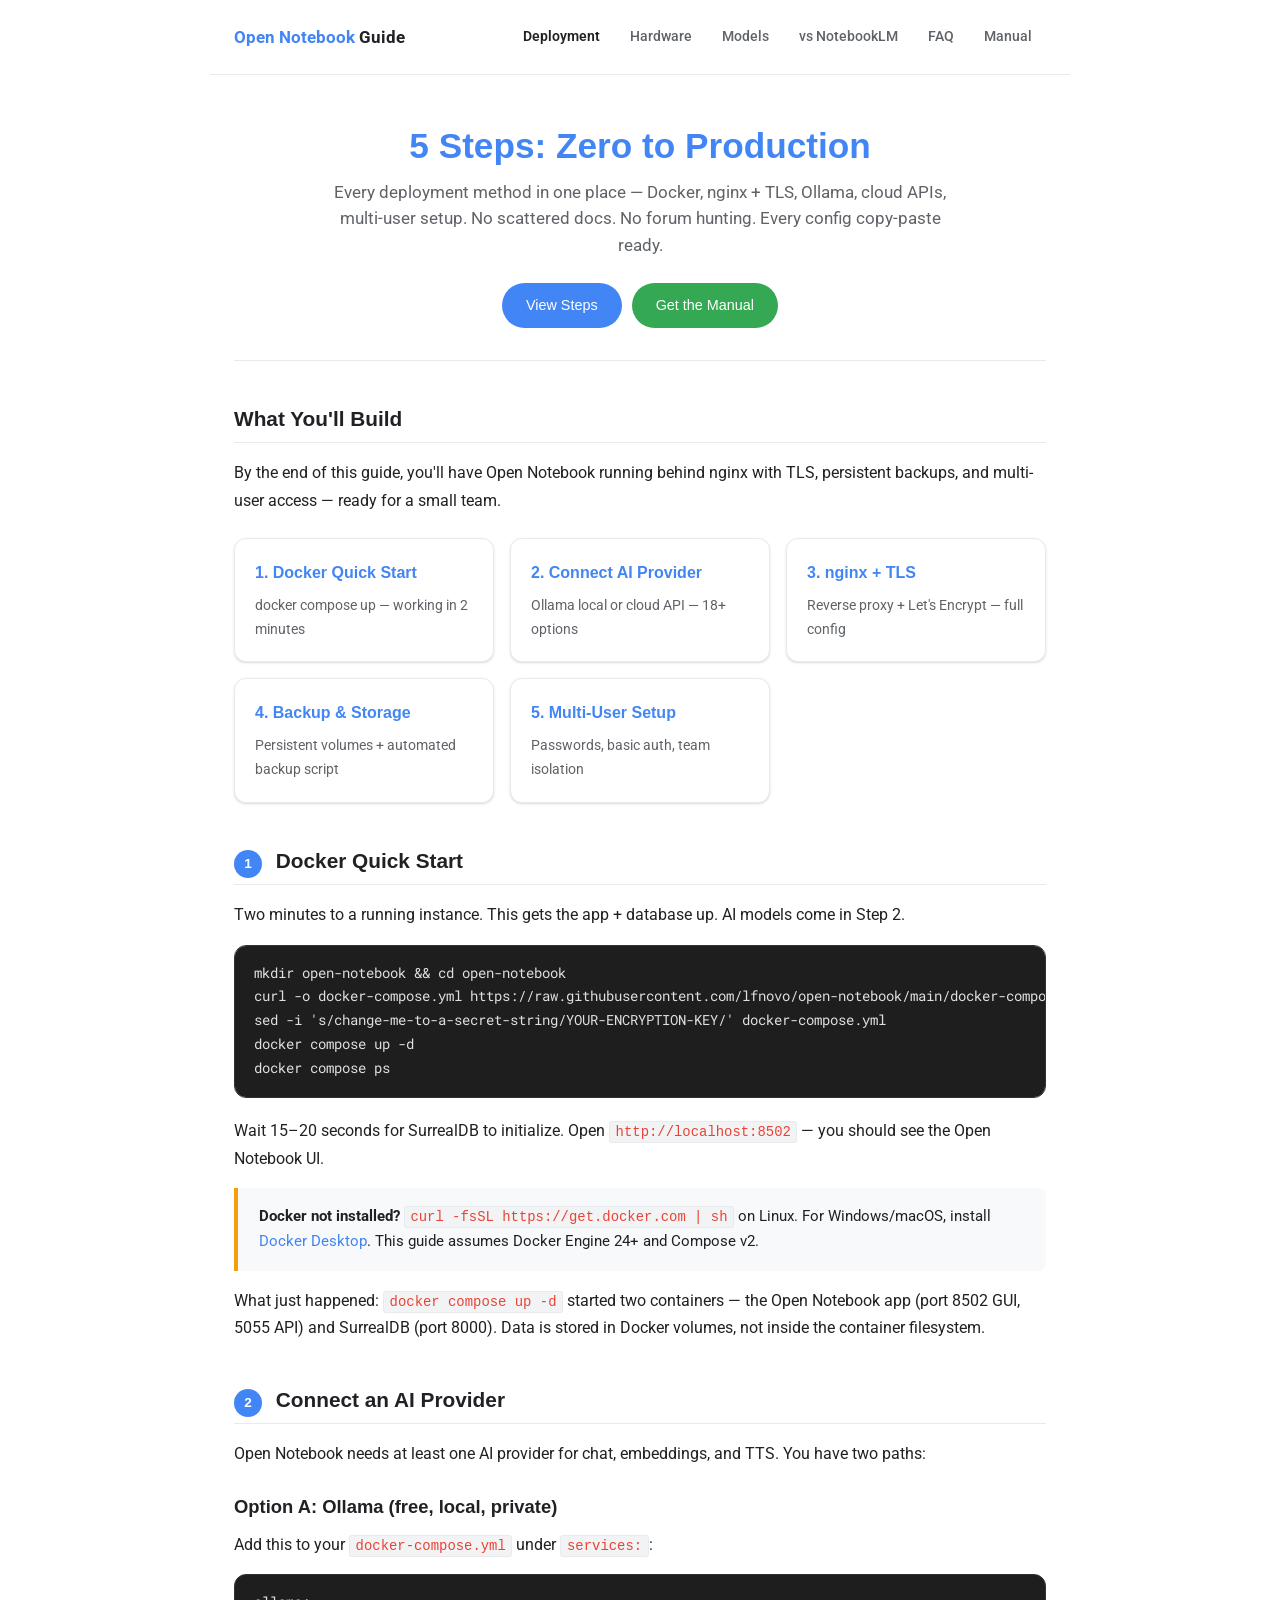
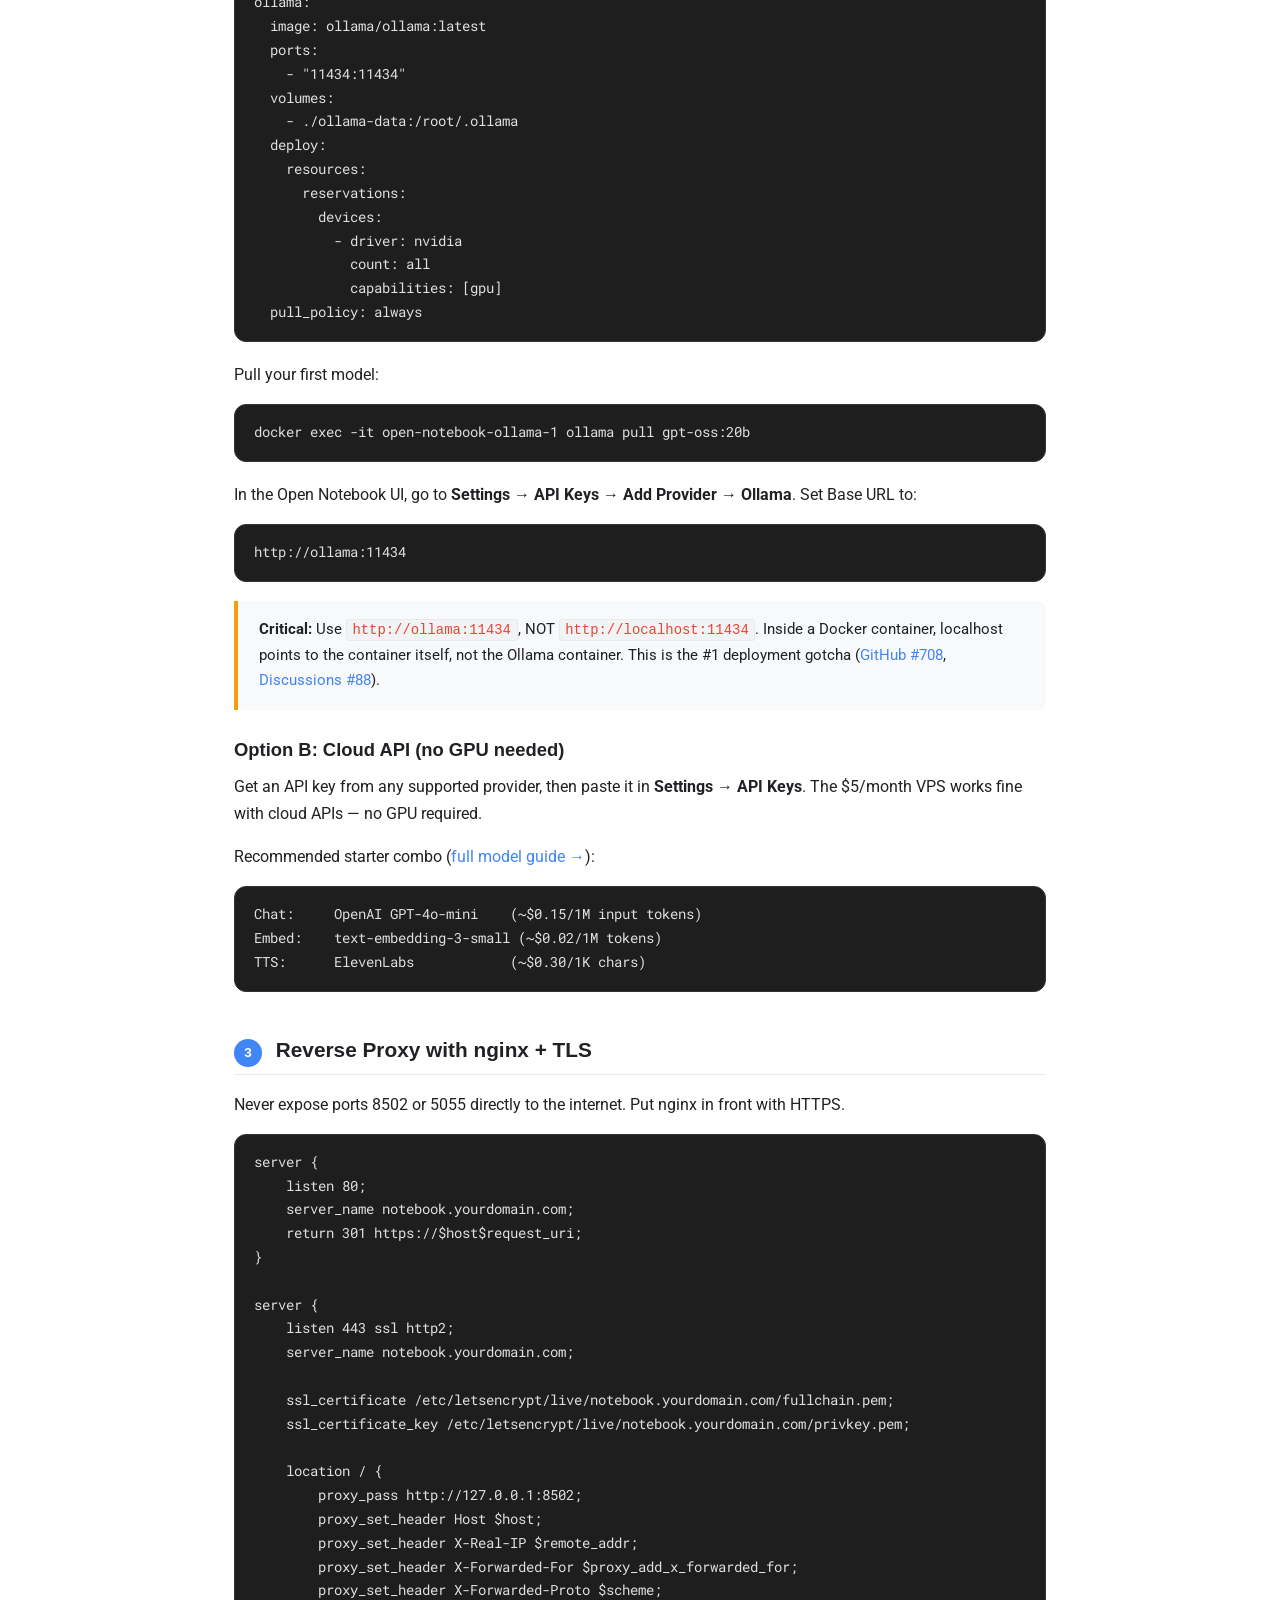
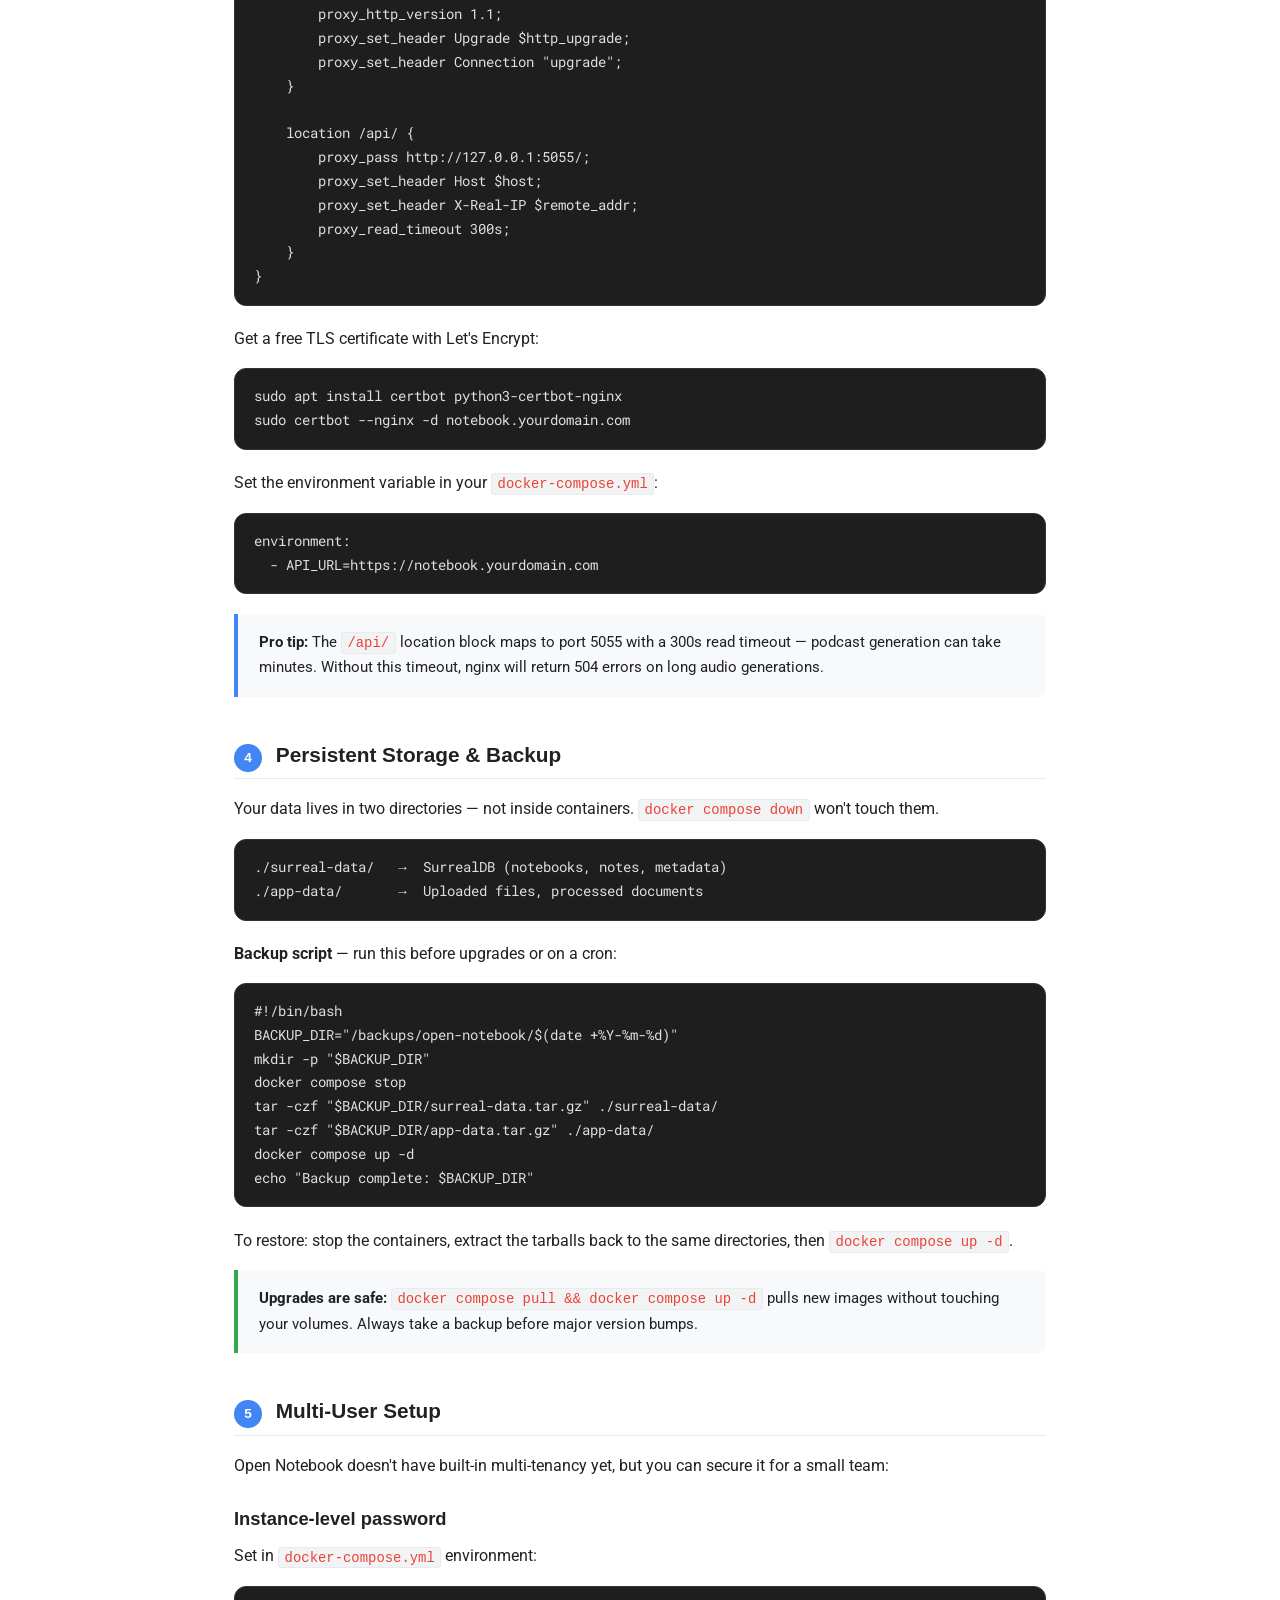
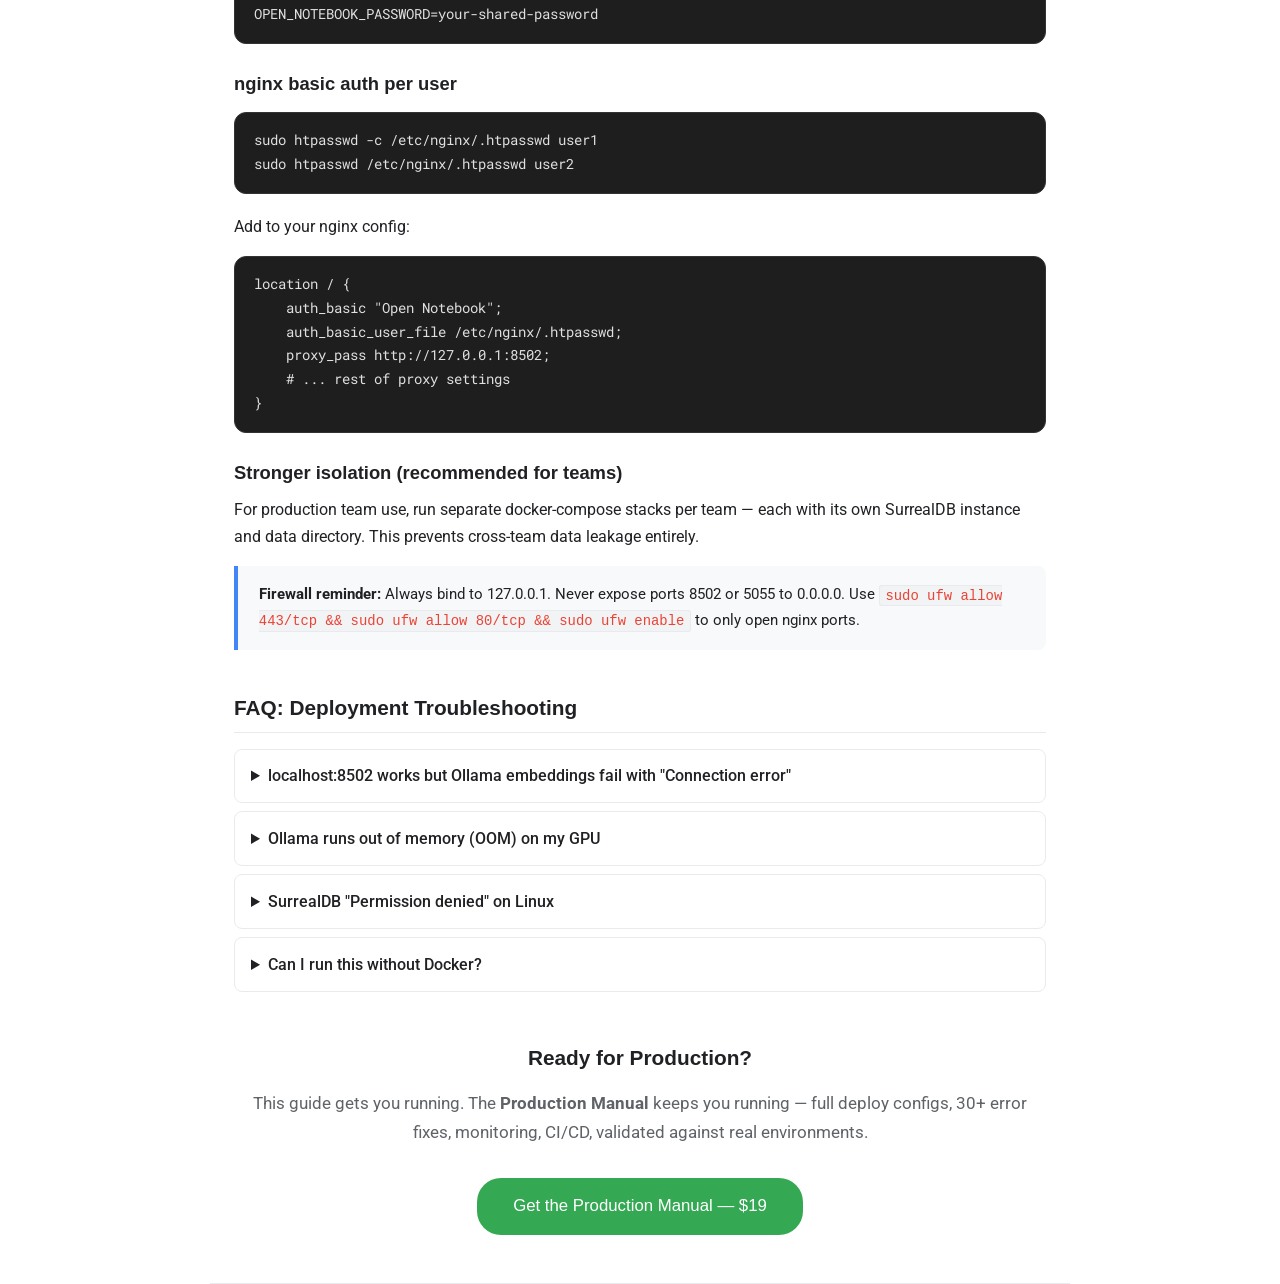
==== commit 52817967: "style: blue hero H1, shrink H2, optimize title/H1 across all content pages - Shared CSS: hero h1 col" ====
--- a/deployment/index.html
+++ b/deployment/index.html
@@ -3,15 +3,15 @@
 <head>
 <meta charset="UTF-8">
 <meta name="viewport" content="width=device-width, initial-scale=1.0">
-<title>Deploy Open Notebook in 5 Steps — Docker to Production</title>
+<title>Self-Host Open Notebook — 5 Steps, Docker to Production</title>
 <meta name="description" content="From docker compose up to TLS + multi-user production. Every config copy-paste ready, one afternoon to a working self-hosted NotebookLM.">
-<meta property="og:title" content="Deploy Open Notebook in 5 Steps — Docker to Production">
+<meta property="og:title" content="Self-Host Open Notebook — 5 Steps, Docker to Production">
 <meta property="og:description" content="From docker compose up to TLS + multi-user production. Every config copy-paste ready.">
 <meta property="og:type" content="article">
 <meta property="og:url" content="https://localnotebook.dev/deployment/">
 <meta property="og:site_name" content="Open Notebook Guide">
 <meta name="twitter:card" content="summary_large_image">
-<meta name="twitter:title" content="Deploy Open Notebook in 5 Steps — Docker to Production">
+<meta name="twitter:title" content="Self-Host Open Notebook — 5 Steps, Docker to Production">
 <meta name="twitter:description" content="From docker compose up to TLS + multi-user production. Every config copy-paste ready.">
 <meta property="og:image" content="https://localnotebook.dev/assets/og-image.svg">
 <meta name="twitter:image" content="https://localnotebook.dev/assets/og-image.svg">
@@ -43,11 +43,11 @@
 <main>
 
 <section class="hero">
-  <h1>5 Steps From docker compose up to Production. No Scattered Docs. No Guesswork.</h1>
-  <p class="hero-sub">Every config block is copy-paste ready. <strong>Saves 15+ hours</strong> of forum-scrolling and trial-and-error — one afternoon to a working self-hosted NotebookLM.</p>
+  <h1>5 Steps: Zero to Production</h1>
+  <p class="hero-sub">Every deployment method in one place — Docker, nginx + TLS, Ollama, cloud APIs, multi-user setup. No scattered docs. No forum hunting. Every config copy-paste ready.</p>
   <div class="hero-actions">
     <a href="#steps" class="btn btn-primary">View Steps</a>
-    <a href="/production-guide/" class="btn btn-accent">Save 15+ Hours — Pro Manual</a>
+    <a href="/production-guide/" class="btn btn-accent">Get the Manual</a>
   </div>
 </section>
 
@@ -274,8 +274,8 @@
 </section>
 
 <section class="cta-section">
-  <h2>Save 15+ Hours</h2>
-  <p style="color:var(--text-muted);font-size:1.05rem;">The free guides get you running. The <strong>Production Manual</strong> keeps you running — full deploy configs, 30+ error fixes, monitoring, CI/CD.</p>
+  <h2>Ready for Production?</h2>
+  <p style="color:var(--text-muted);font-size:1.05rem;">This guide gets you running. The <strong>Production Manual</strong> keeps you running — full deploy configs, 30+ error fixes, monitoring, CI/CD, validated against real environments.</p>
   <a href="/production-guide/" class="btn btn-accent btn-lg" style="margin-top:1rem;">Get the Production Manual — $19</a>
 </section>
 
--- a/css/style.css
+++ b/css/style.css
@@ -72,13 +72,13 @@
   font-family: 'Google Sans', sans-serif;
   font-size: clamp(28px, 4vw, 2.2rem); font-weight: 700;
   line-height: 1.3; margin-bottom: 0.6rem;
-  color: var(--gray-900);
+  color: var(--google-blue);
 }
 .hero-sub { color: var(--text-muted); font-size: 1.05rem; line-height: 1.6; max-width: 640px; margin: 0 auto; }
 .hero-actions { margin-top: 1.5rem; display: flex; gap: 10px; justify-content: center; flex-wrap: wrap; }
 
 /* === Typography === */
-h2 { font-family: 'Google Sans', sans-serif; font-size: 1.5rem; margin: 2.5rem 0 1rem; padding-bottom: 0.4rem; border-bottom: 1px solid var(--gray-200); }
+h2 { font-family: 'Google Sans', sans-serif; font-size: 1.3rem; margin: 2.5rem 0 1rem; padding-bottom: 0.4rem; border-bottom: 1px solid var(--gray-200); }
 h3 { font-family: 'Google Sans', sans-serif; font-size: 1.15rem; margin: 1.5rem 0 0.5rem; color: var(--text); }
 p { margin-bottom: 1rem; }
 a { color: var(--google-blue); text-decoration: none; }
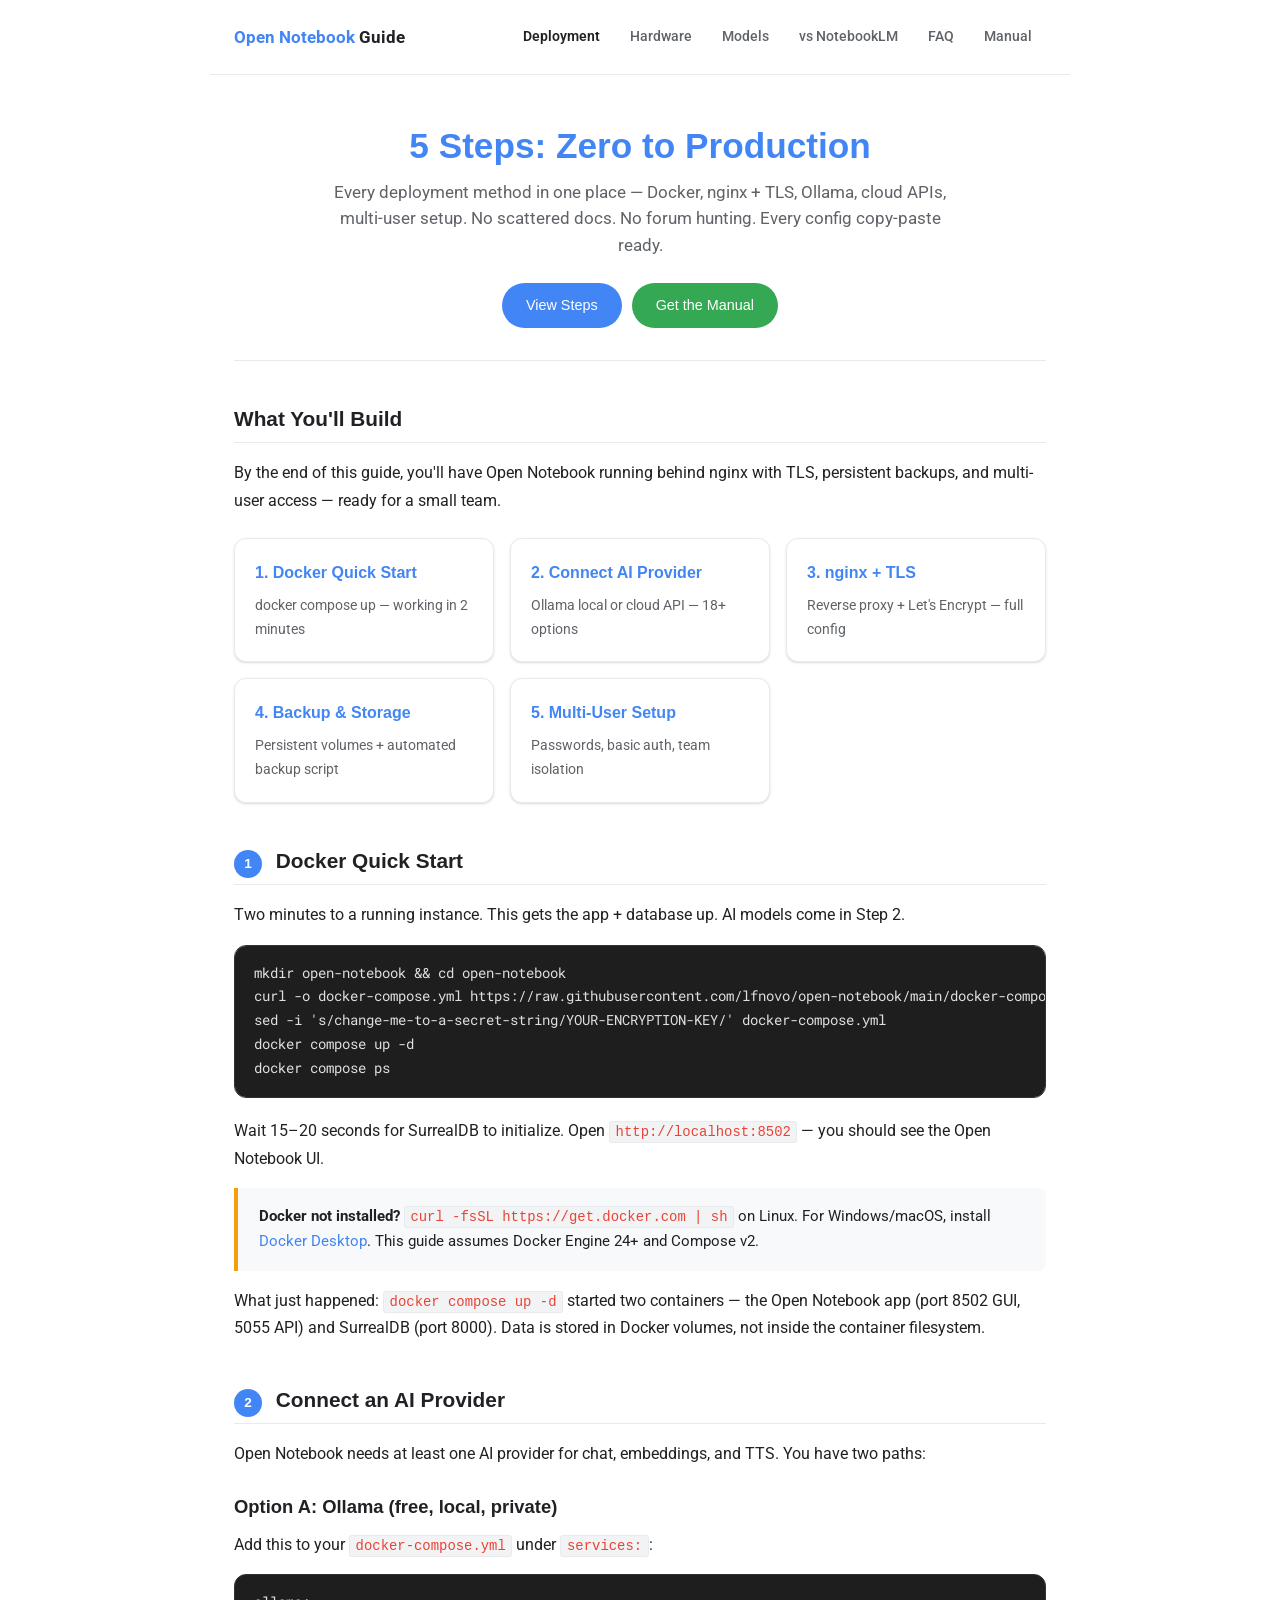
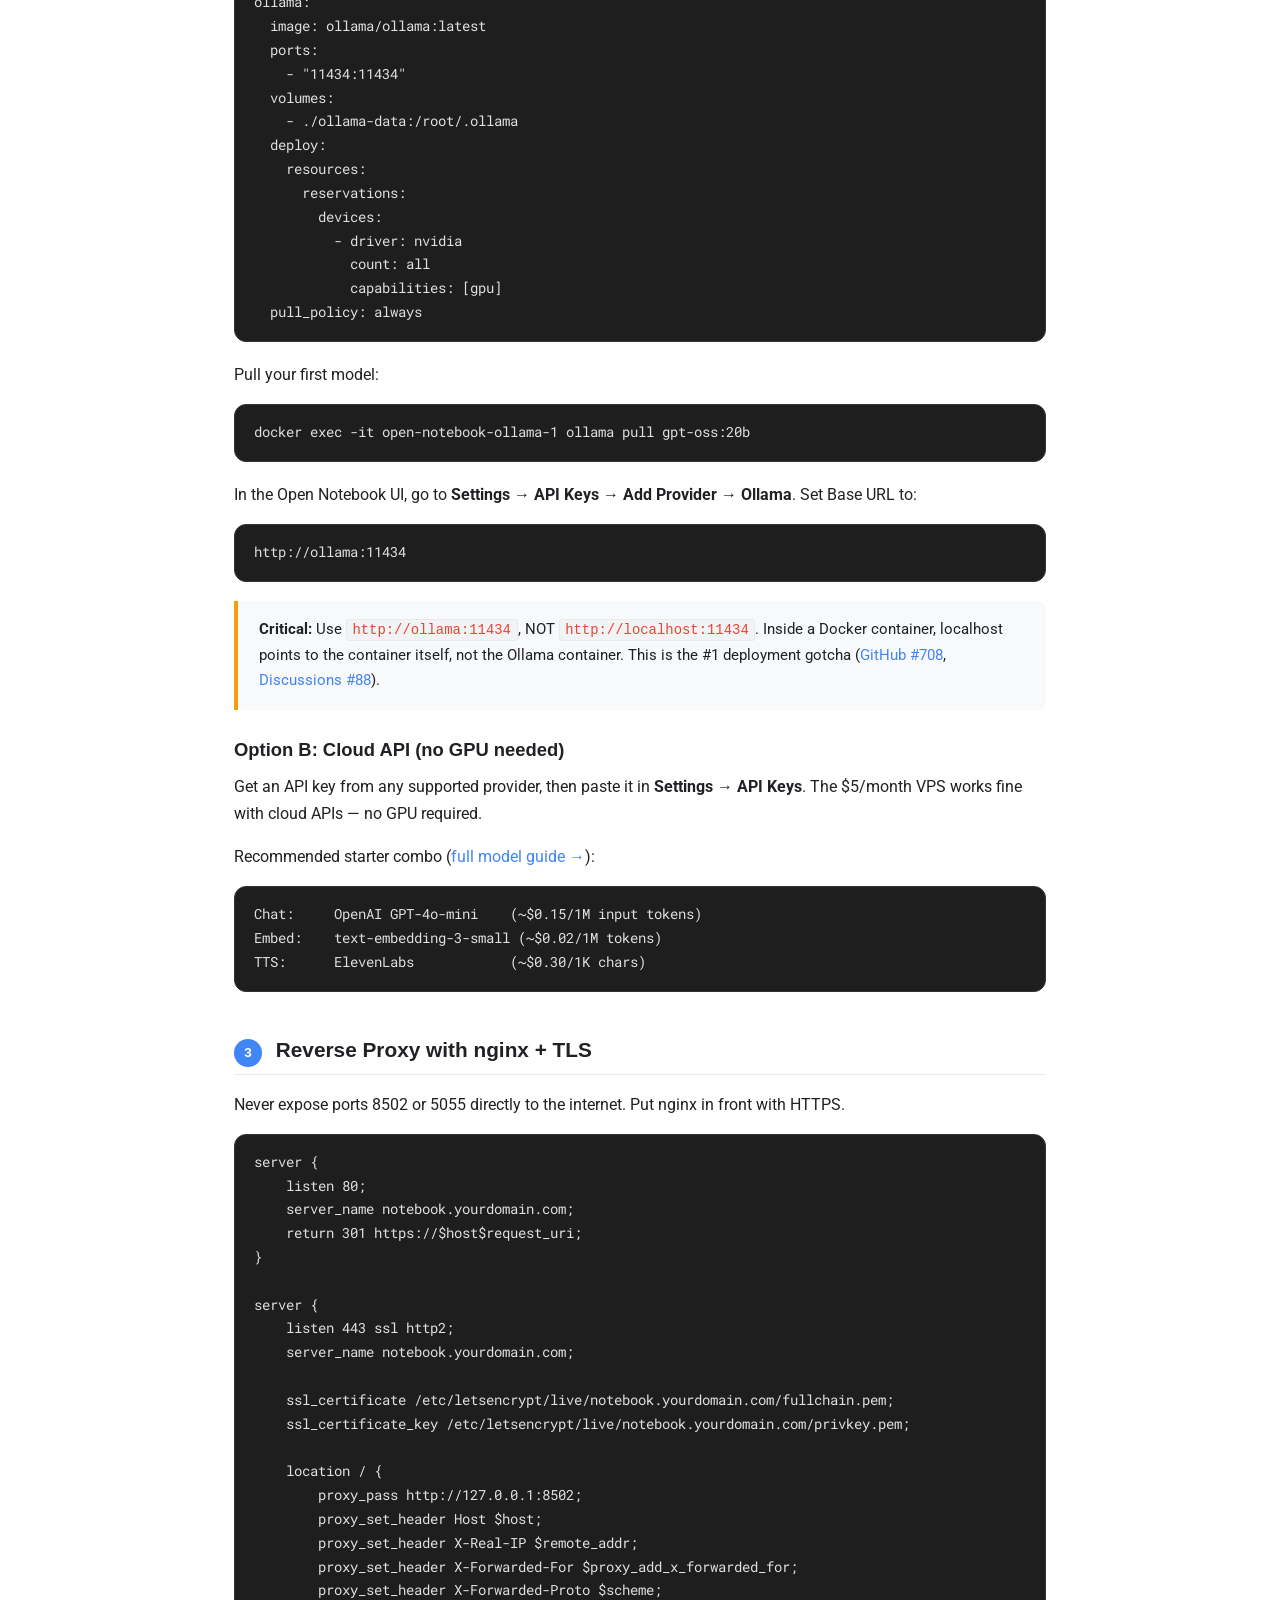
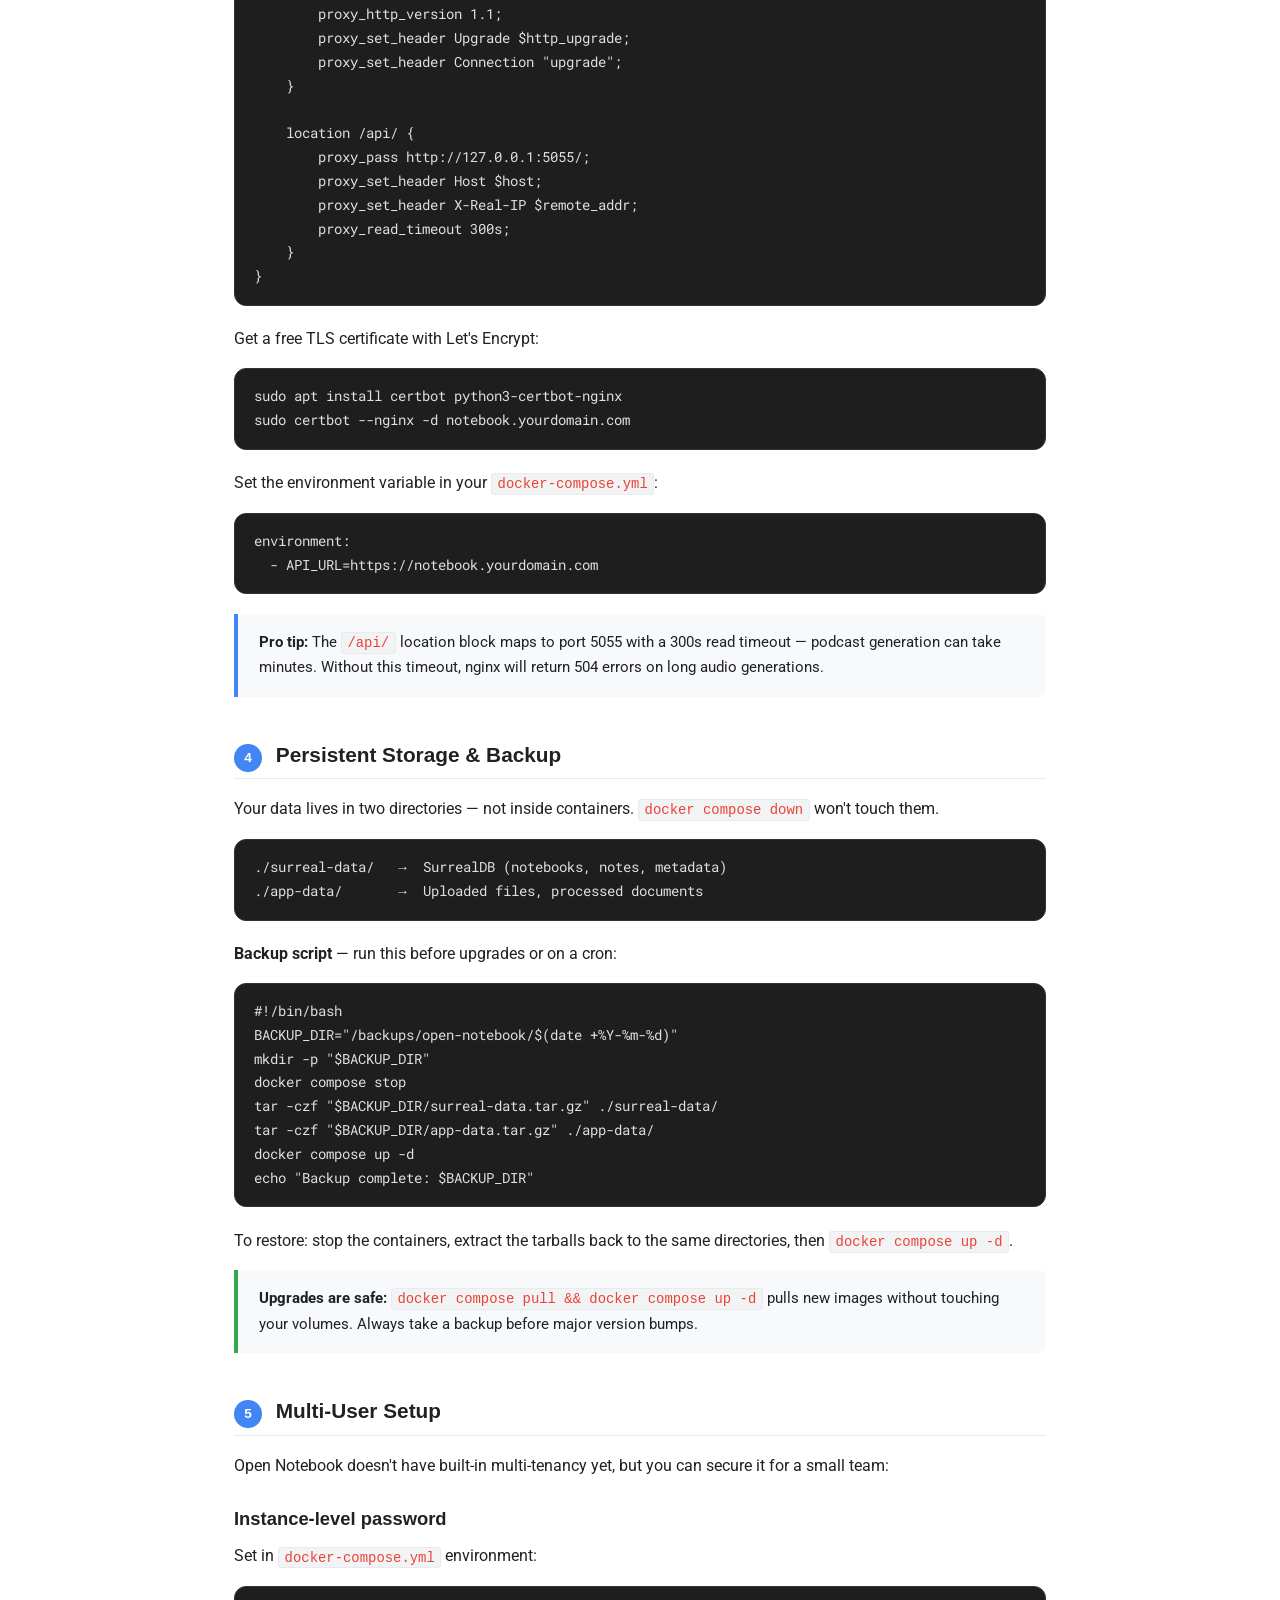
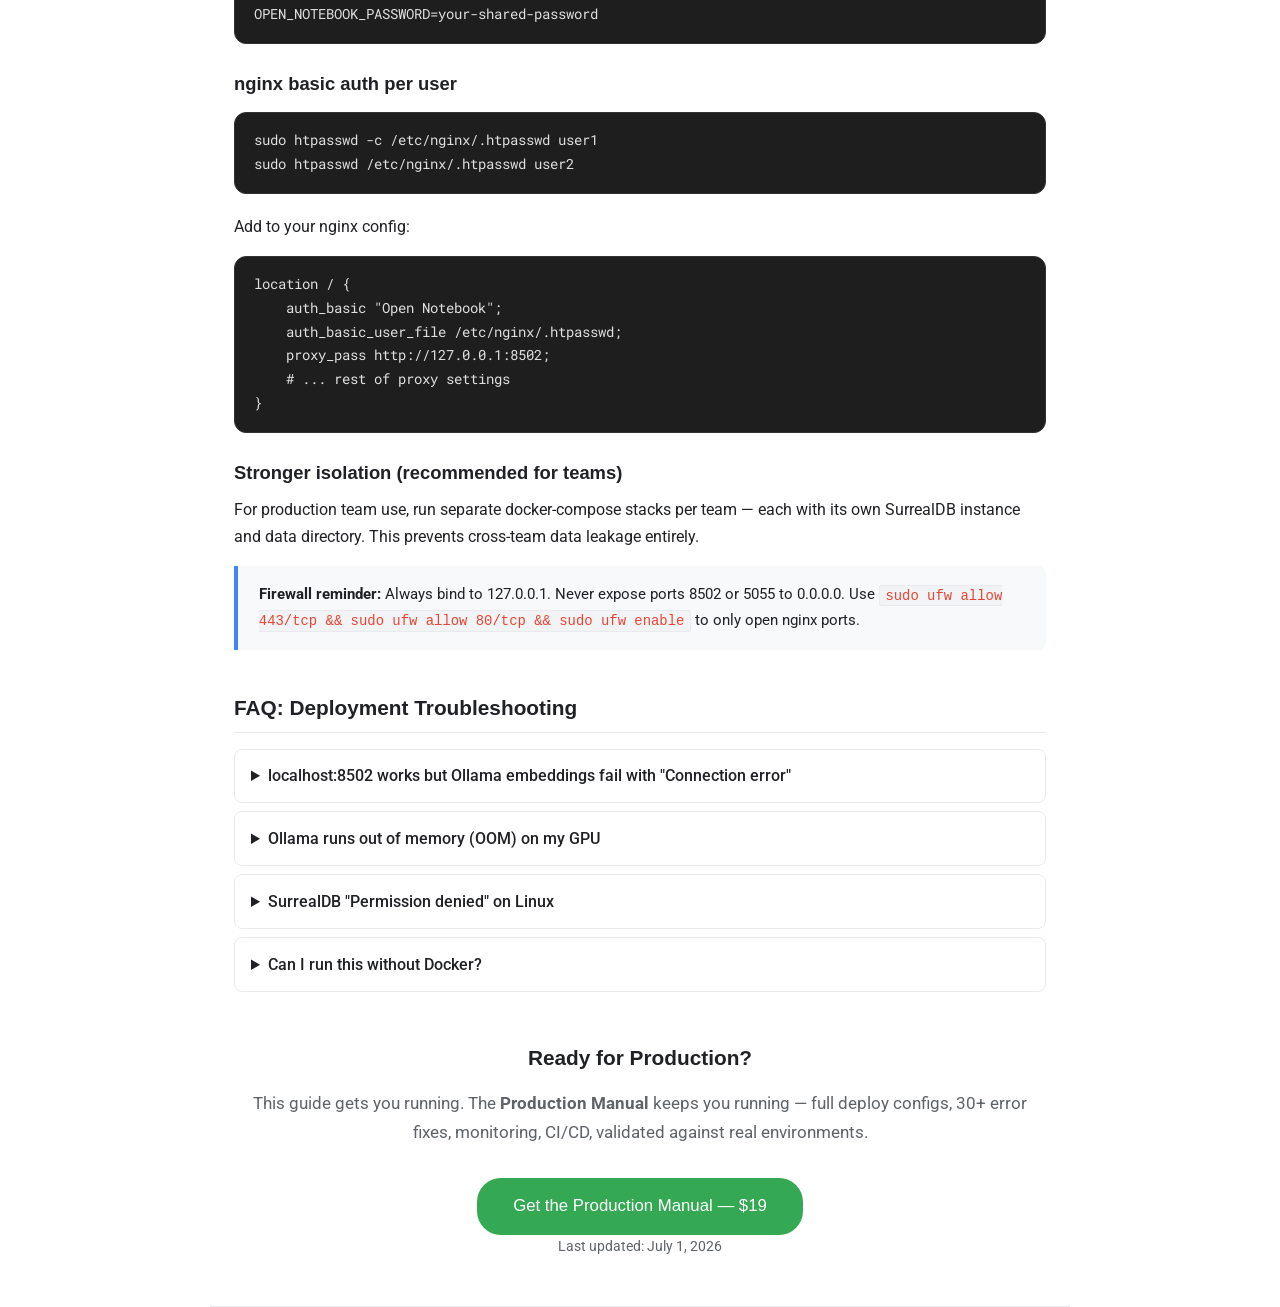
==== commit 09dc7bdc: "add: visible "Last updated: July 1, 2026" to all content pages" ====
--- a/deployment/index.html
+++ b/deployment/index.html
@@ -25,6 +25,21 @@
 <link href="https://fonts.googleapis.com/css2?family=Google+Sans:wght@400;500;700&family=Roboto:wght@300;400;500;700&family=Roboto+Mono:wght@400;500&display=swap" rel="stylesheet" media="print" onload="this.media='all'">
 <noscript><link href="https://fonts.googleapis.com/css2?family=Google+Sans:wght@400;500;700&family=Roboto:wght@300;400;500;700&family=Roboto+Mono:wght@400;500&display=swap" rel="stylesheet"></noscript>
 <link rel="stylesheet" href="/css/style.css">
+<script type="application/ld+json">
+{
+  "@context": "https://schema.org",
+  "@type": "HowTo",
+  "name": "Self-Host Open Notebook — 5 Steps to Production",
+  "description": "From docker compose up to TLS + multi-user production. Complete deployment with nginx, Let's Encrypt, backup, and team access.",
+  "step": [
+    { "@type": "HowToStep", "position": 1, "name": "Docker Quick Start", "text": "docker compose up — working in 2 minutes with docker-compose.yml." },
+    { "@type": "HowToStep", "position": 2, "name": "Connect AI Provider", "text": "Choose Ollama for free local models or any of 18+ cloud API providers." },
+    { "@type": "HowToStep", "position": 3, "name": "nginx + TLS", "text": "Set up reverse proxy with Let's Encrypt TLS using the provided nginx config." },
+    { "@type": "HowToStep", "position": 4, "name": "Backup & Storage", "text": "Configure persistent Docker volumes with automated backup scripts." },
+    { "@type": "HowToStep", "position": 5, "name": "Multi-User Setup", "text": "Add instance passwords, nginx basic auth per user, or team isolation stacks." }
+  ]
+}
+</script>
 </head>
 <body>
 
@@ -279,6 +294,7 @@
   <a href="/production-guide/" class="btn btn-accent btn-lg" style="margin-top:1rem;">Get the Production Manual — $19</a>
 </section>
 
+<p style="color:var(--text-muted);font-size:0.85rem;text-align:center;">Last updated: July 1, 2026</p>
 </main>
 
 <footer class="footer">
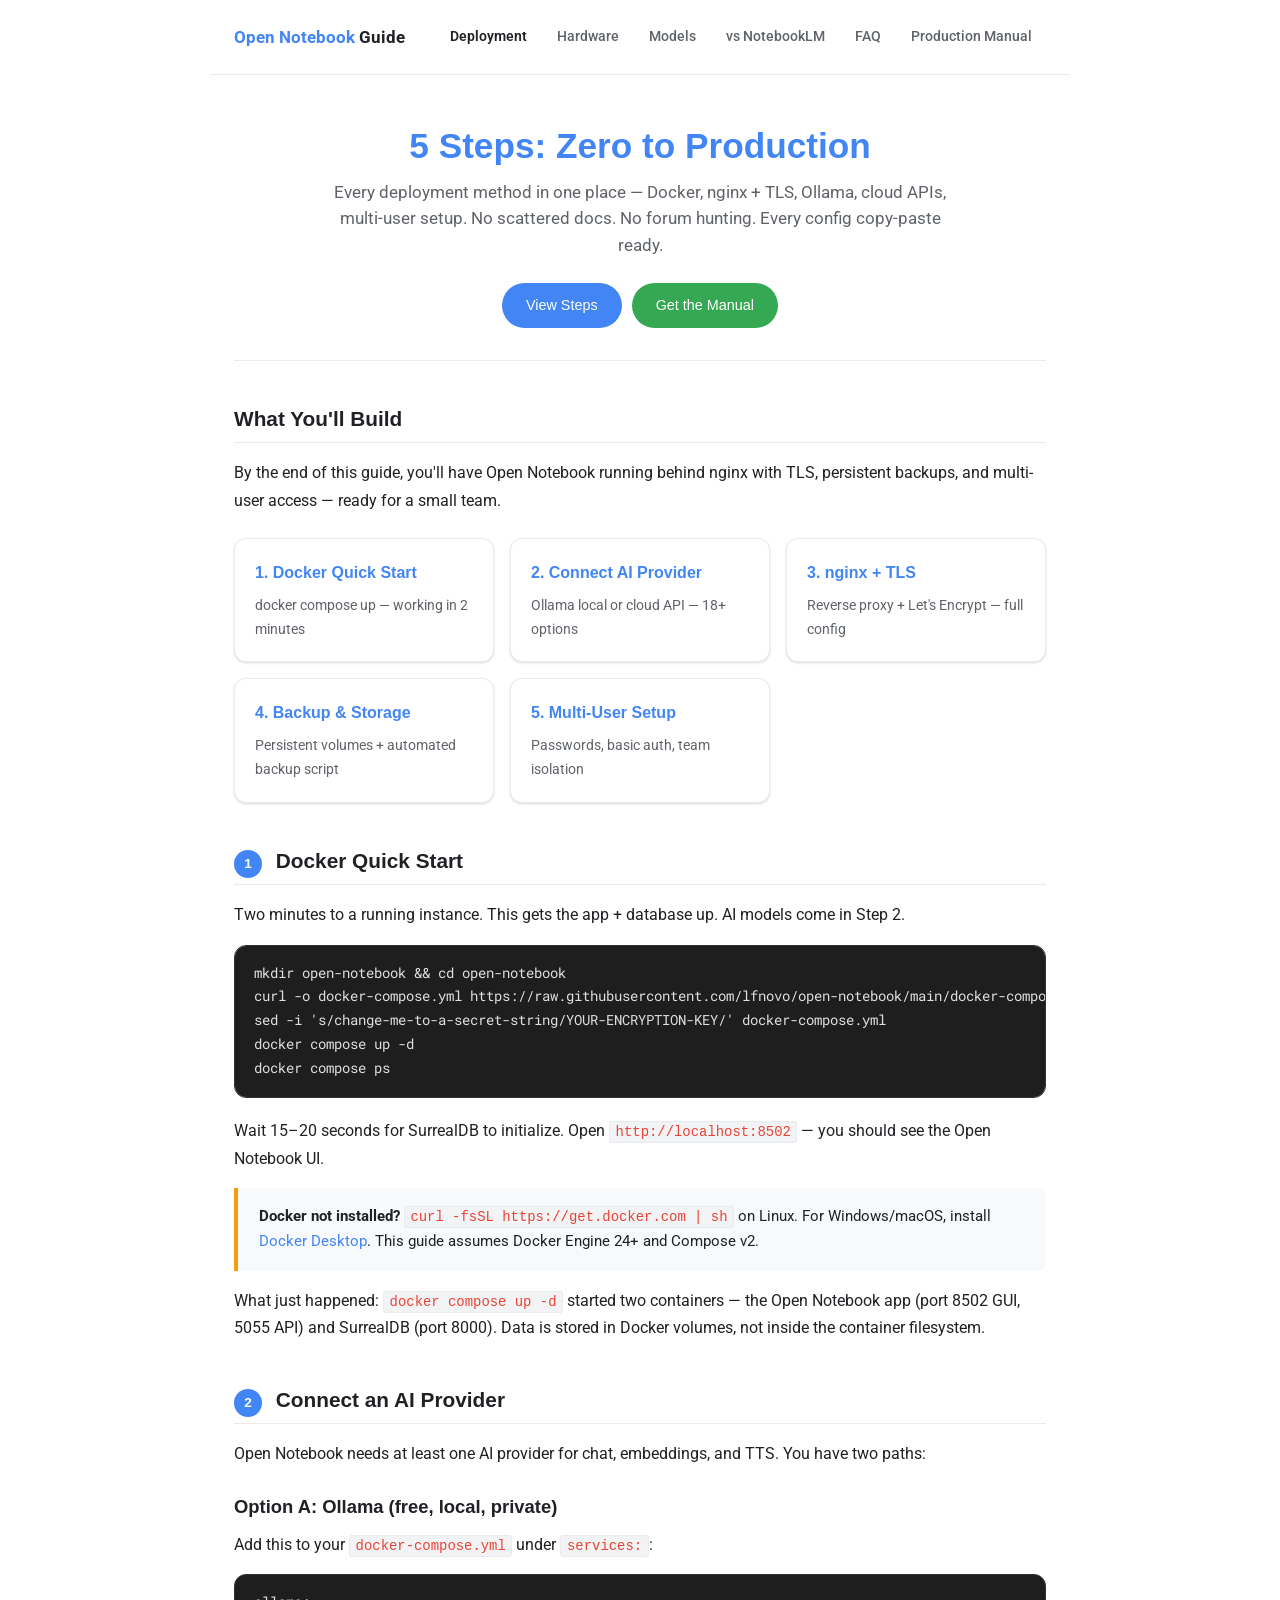
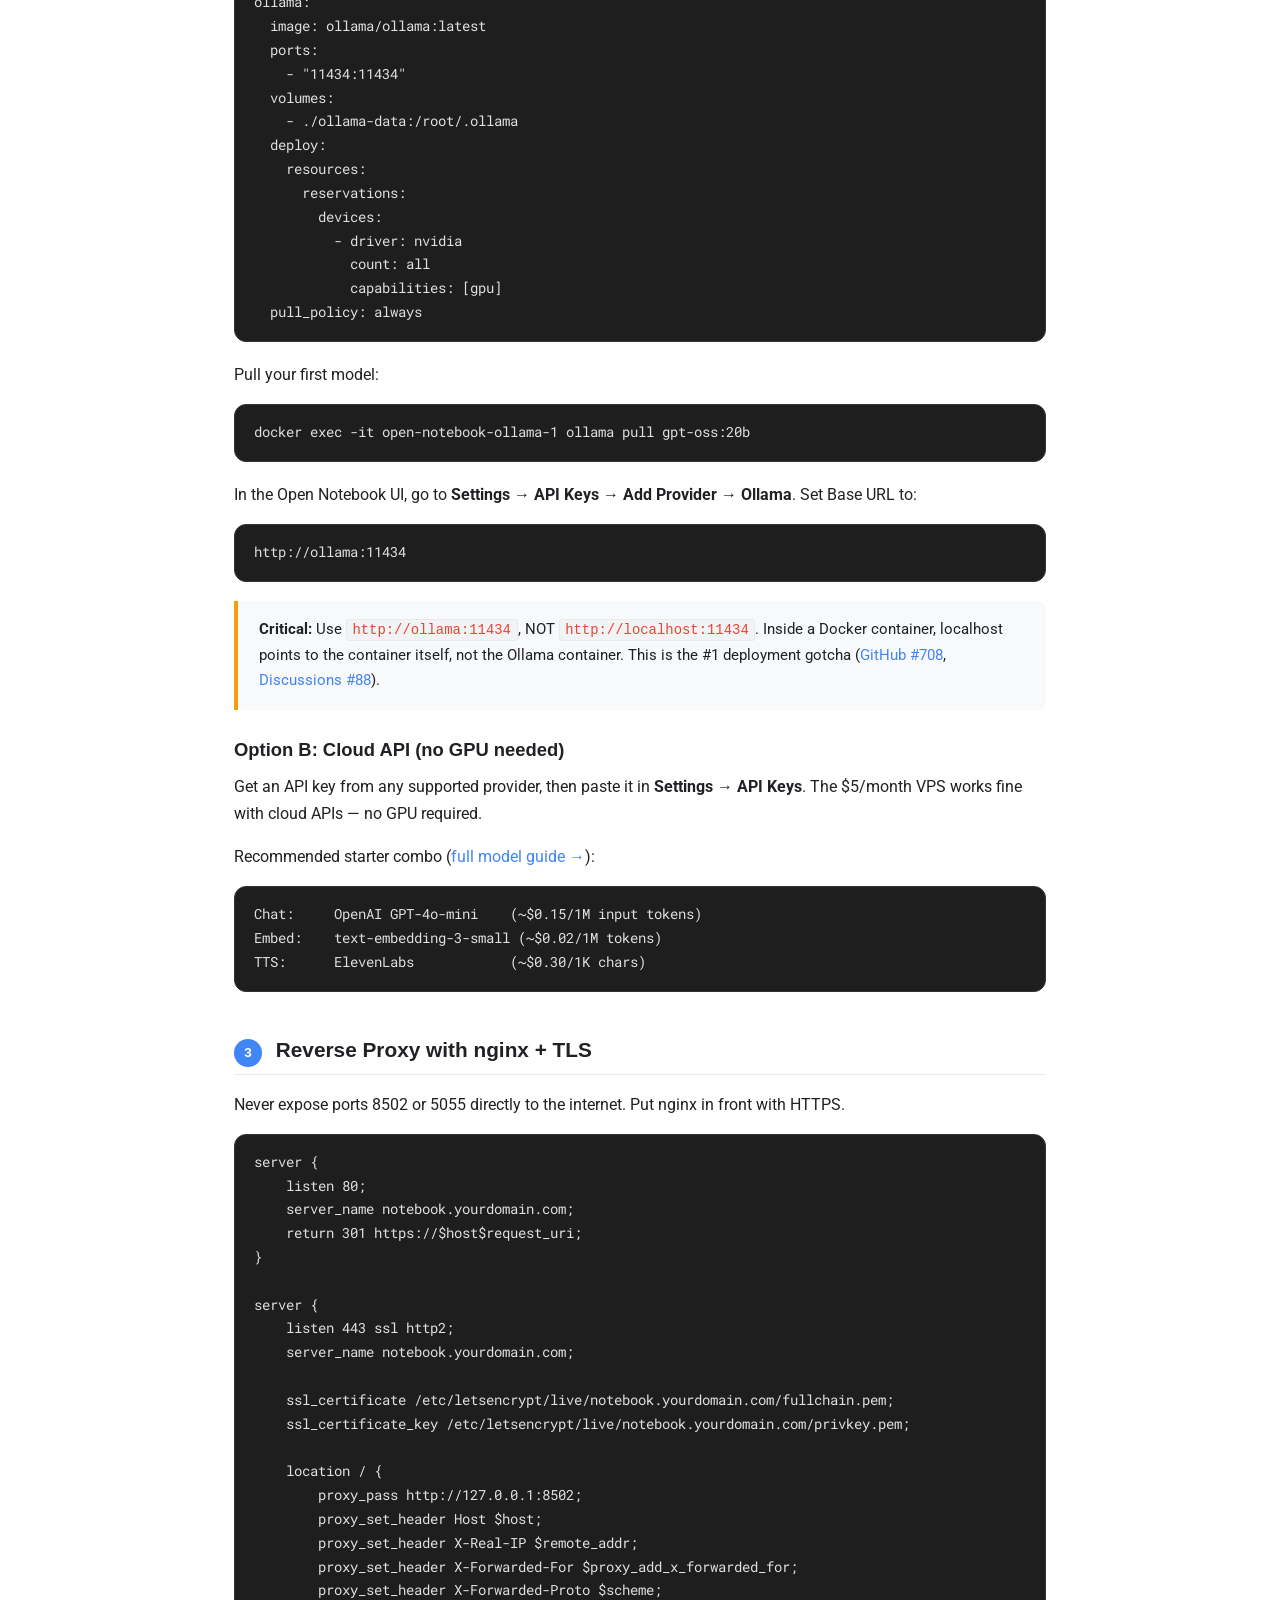
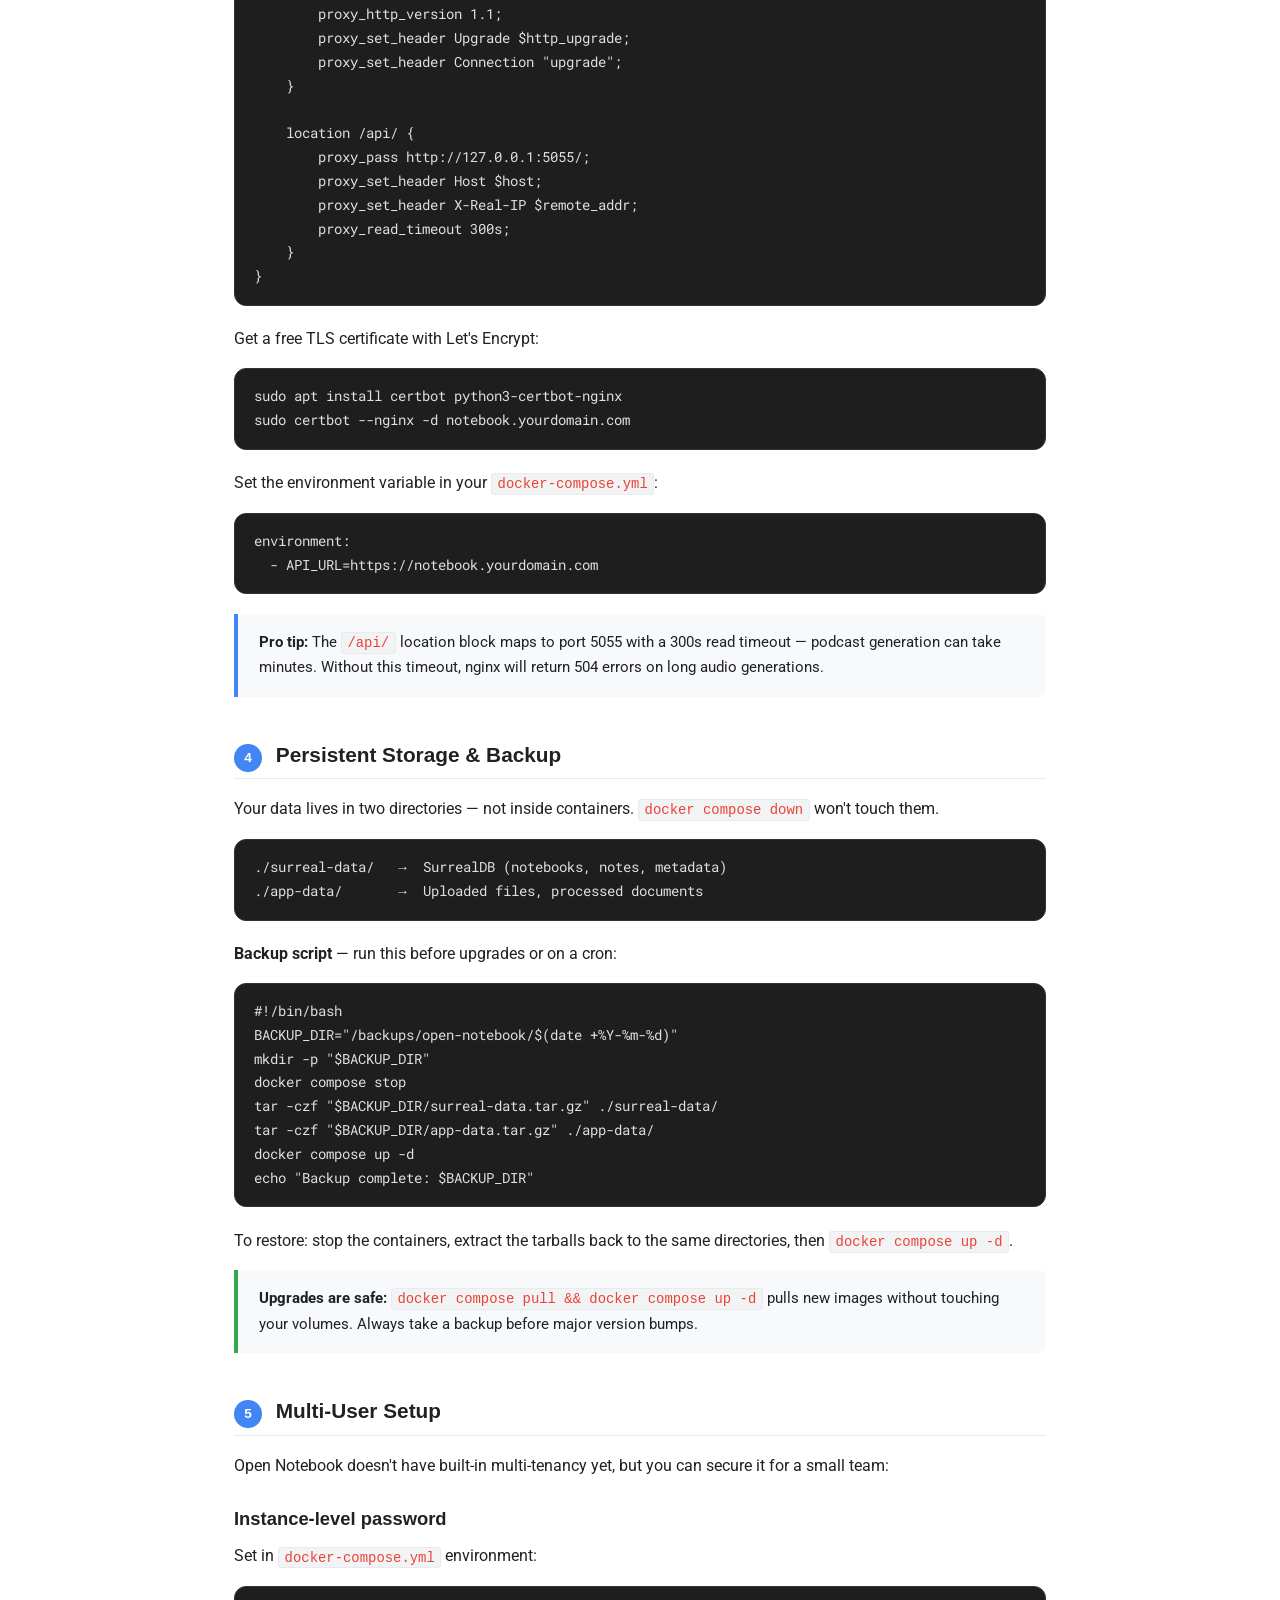
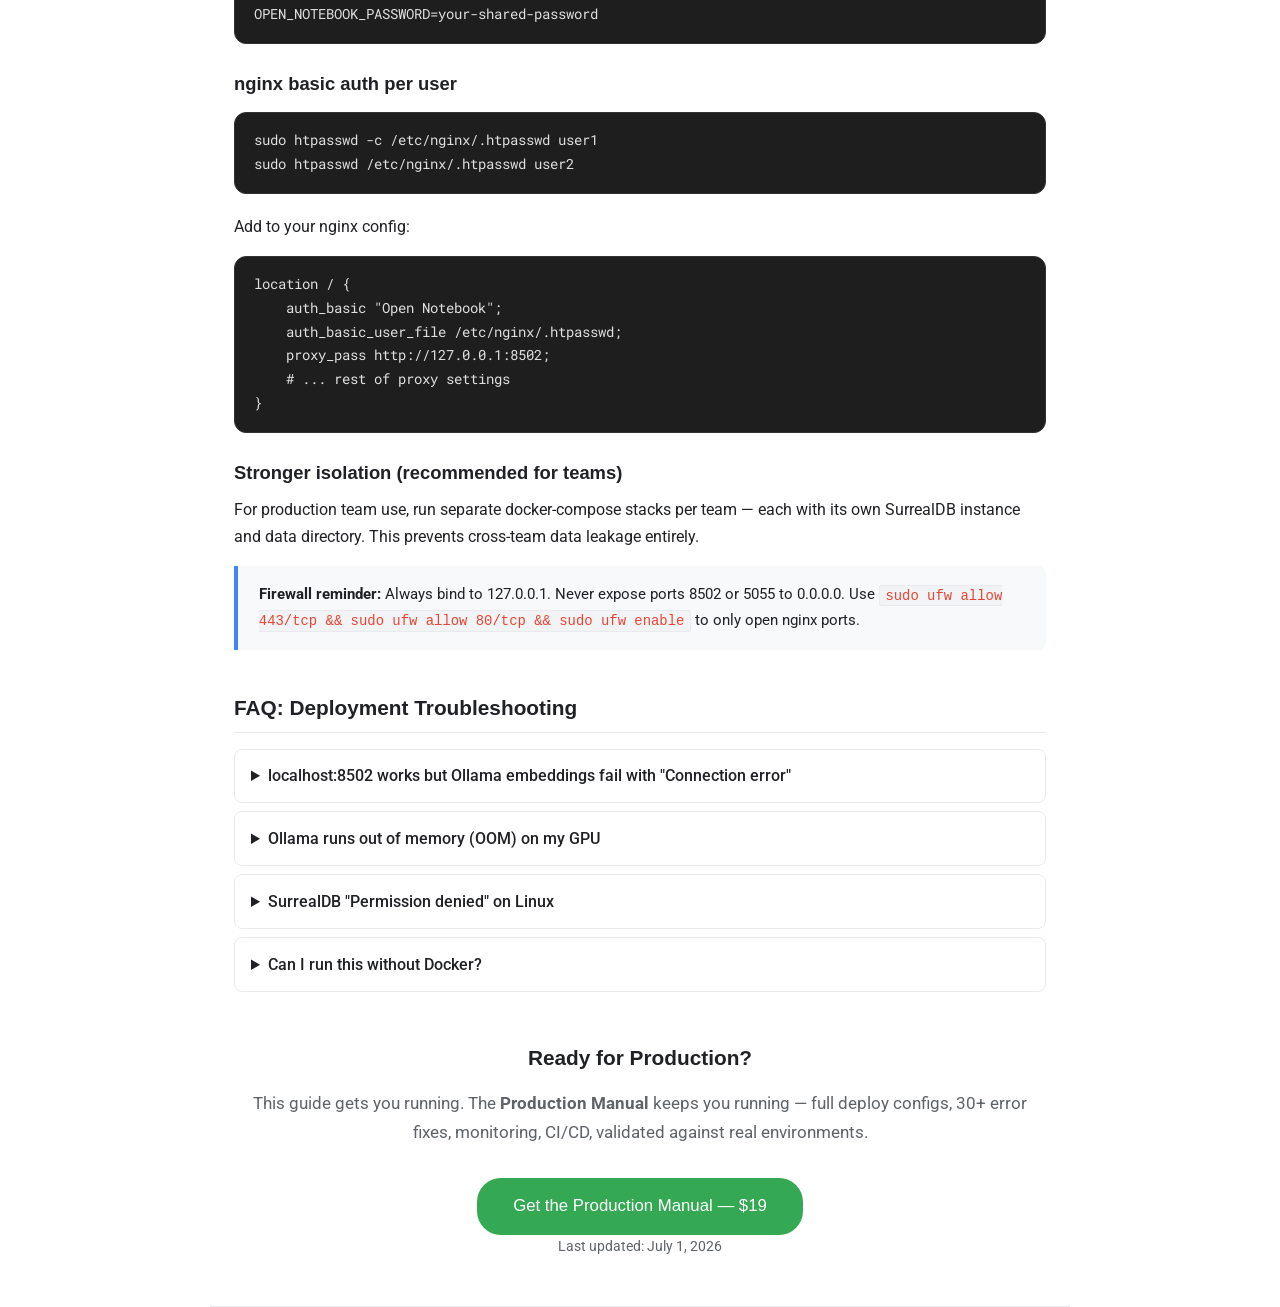
==== commit 095c1a20: "fix: nav anchor text — Manual→Production Manual across all pages" ====
--- a/deployment/index.html
+++ b/deployment/index.html
@@ -51,7 +51,7 @@
     <a href="/models/">Models</a>
     <a href="/vs-notebooklm/">vs NotebookLM</a>
     <a href="/faq/">FAQ</a>
-    <a href="/production-guide/">Manual</a>
+    <a href="/production-guide/">Production Manual</a>
   </div>
 </nav>
 
